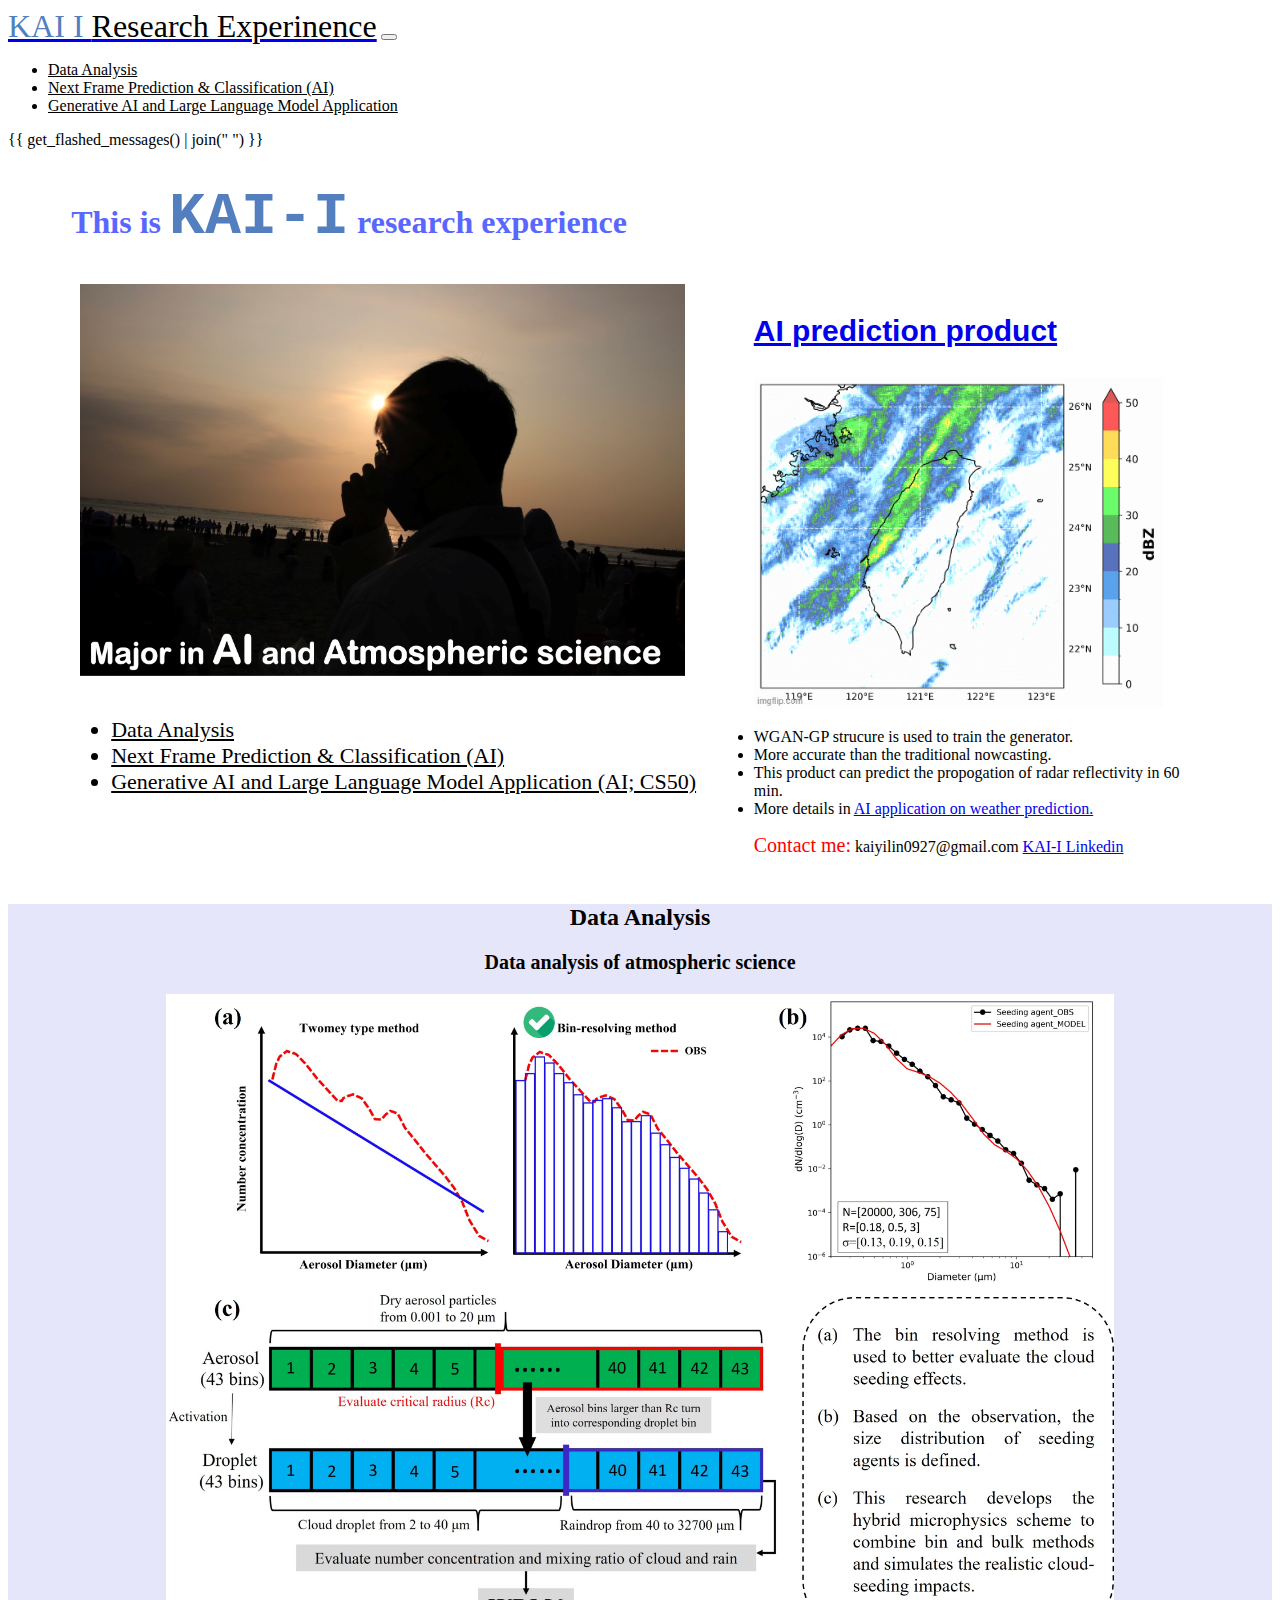
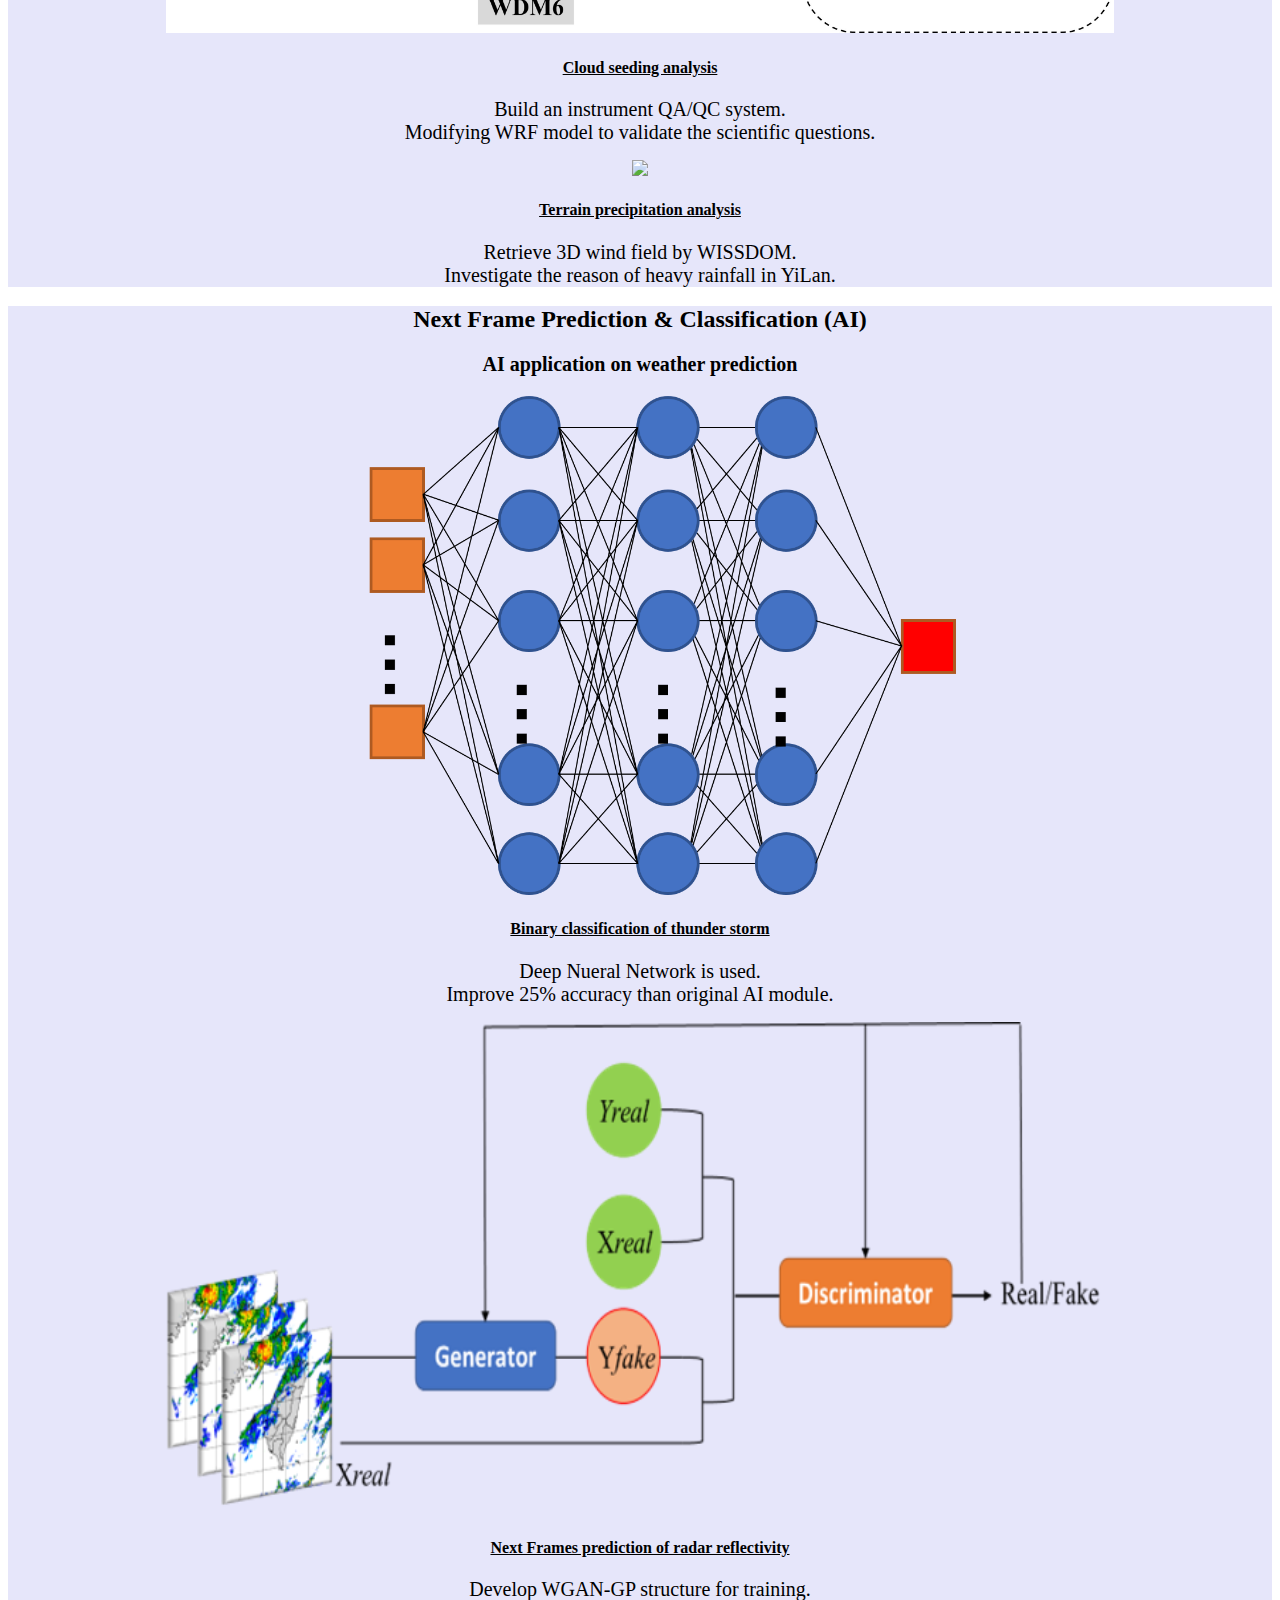
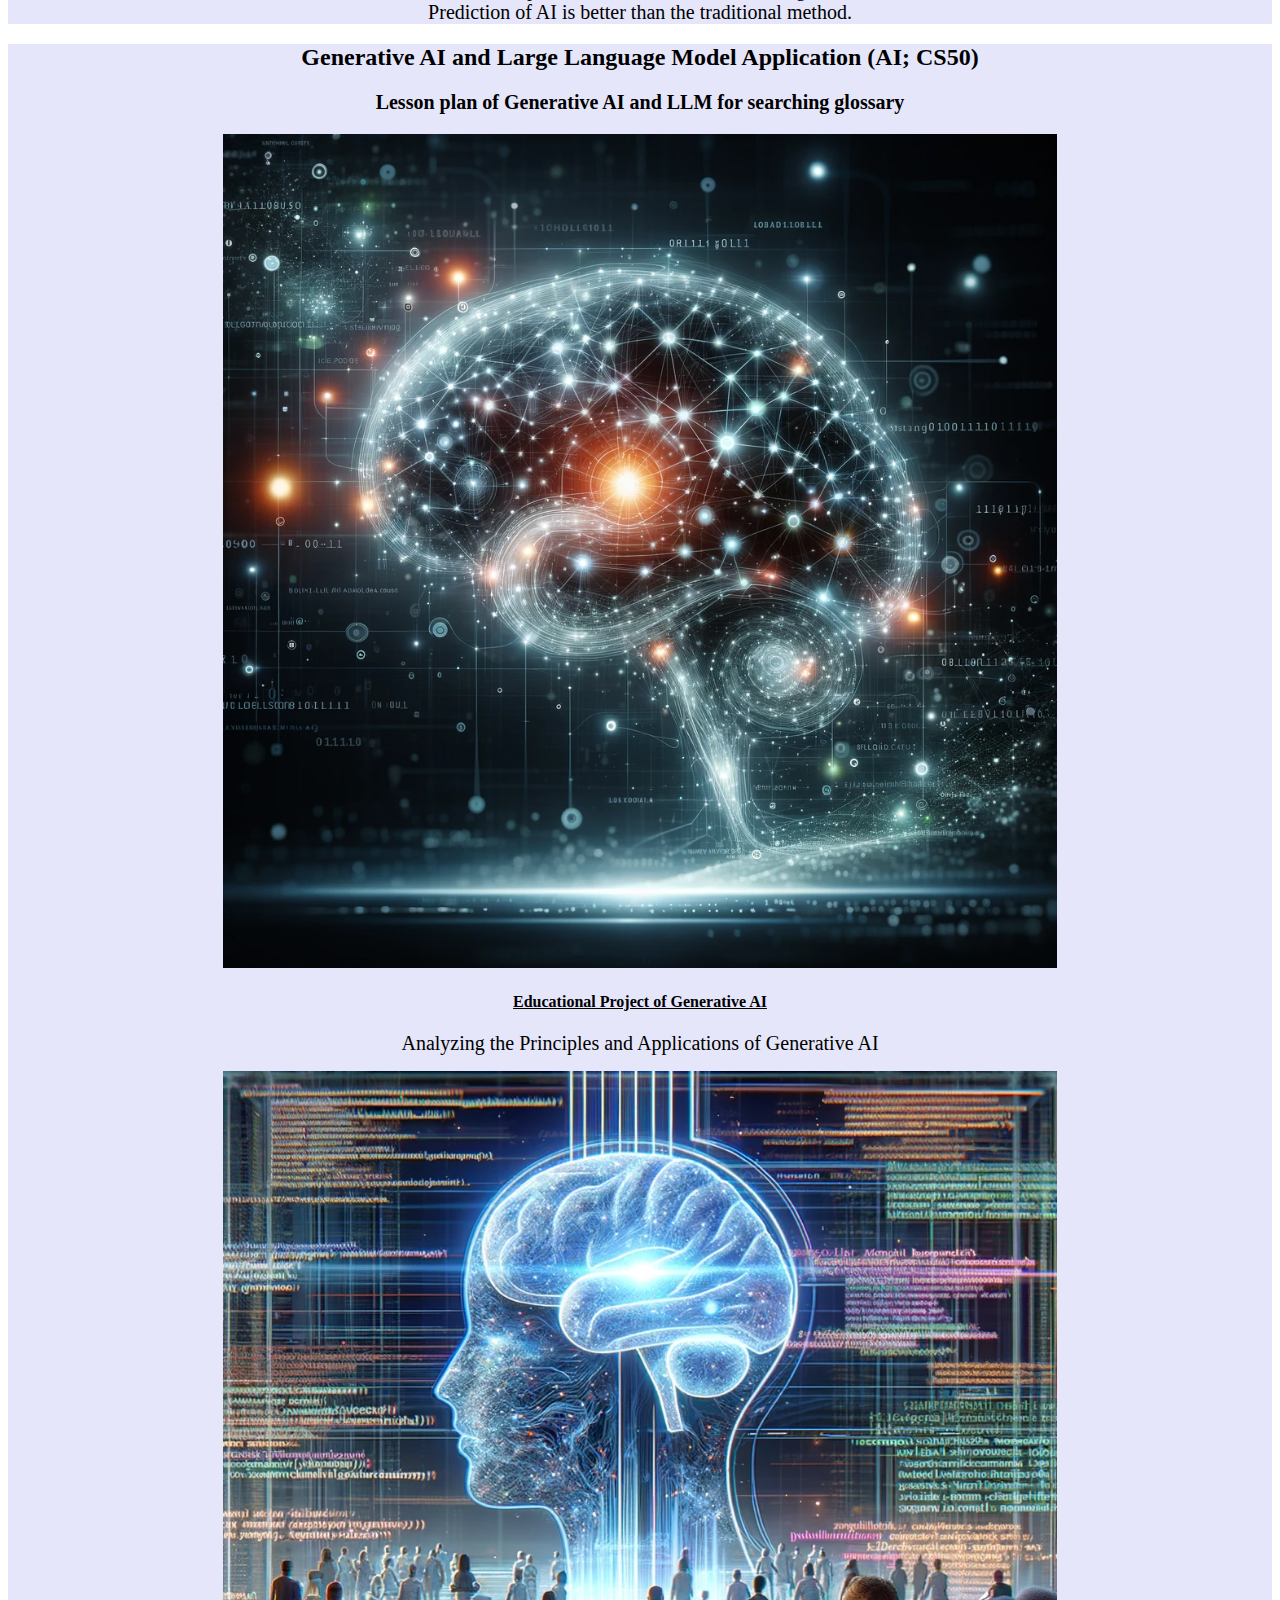
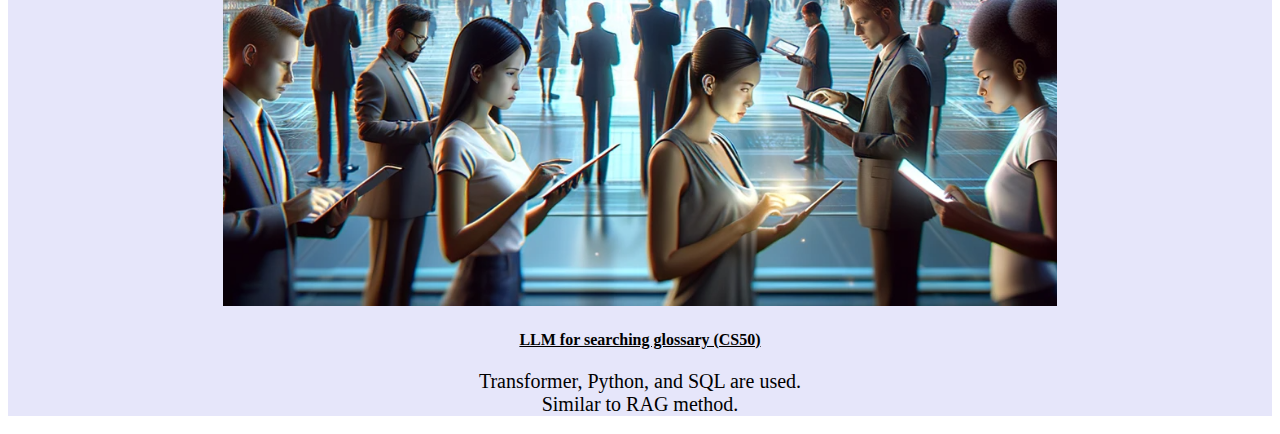
==== index.html @ d411be08 "debug" ====
<!DOCTYPE html>

<html lang="en">

    <head>

        <meta charset="utf-8">
        <meta name="viewport" content="initial-scale=1, width=device-width">

        <!-- http://getbootstrap.com/docs/5.1/ -->
        <link crossorigin="anonymous" href="https://cdn.jsdelivr.net/npm/bootstrap@5.1.3/dist/css/bootstrap.min.css" integrity="sha384-1BmE4kWBq78iYhFldvKuhfTAU6auU8tT94WrHftjDbrCEXSU1oBoqyl2QvZ6jIW3" rel="stylesheet">
        <script crossorigin="anonymous" src="https://cdn.jsdelivr.net/npm/bootstrap@5.1.3/dist/js/bootstrap.bundle.min.js" integrity="sha384-ka7Sk0Gln4gmtz2MlQnikT1wXgYsOg+OMhuP+IlRH9sENBO0LRn5q+8nbTov4+1p"></script>

        <!-- https://favicon.io/emoji-favicons/money-bag/ -->
        <link href="static/ai.png" rel="icon">

        <link href="static/styles.css" rel="stylesheet">

        <link rel="stylesheet" href="https://cdn.jsdelivr.net/npm/bootstrap@4.1.3/dist/css/bootstrap.min.css" integrity="sha384-MCw98/SFnGE8fJT3GXwEOngsV7Zt27NXFoaoApmYm81iuXoPkFOJwJ8ERdknLPMO" crossorigin="anonymous">

        <title>KAI I Research Experience</title>

    </head>

    <body>

        <nav class="bg-light border navbar navbar-expand-md navbar-light fixed-top">
            <div class="container-fluid">
                <a class="navbar-brand" href="index.html"><span class="blue">KAI I  </span><span class="black"> Research Experinence</span></a>
                <button aria-controls="navbar" aria-expanded="false" aria-label="Toggle navigation" class="navbar-toggler" data-bs-target="#navbar" data-bs-toggle="collapse" type="button">
                    <span class="navbar-toggler-icon"></span>
                </button>
                <div class="collapse navbar-collapse" id="navbar">
                    <ul class="navbar-nav me-auto mt-2">
                        <li class="nav-item"><a class="nav-link" href="#part1">Data Analysis</a></li>
                        <li class="nav-item"><a class="nav-link" href="#part2">Next Frame Prediction & Classification (AI)</a></li>
                        <li class="nav-item"><a class="nav-link" href="#part3">Generative AI and Large Language Model Application</a></li>
                    </ul>
                </div>
            </div>
        </nav>

        <header>
            <div class="alert alert-primary mb-0 text-center" role="alert">
                {{ get_flashed_messages() | join(" ") }}
            </div>
        </header>

        <main>
            <div class="KAI">
                <!-- <h1>This is</h1> -->
                <h1>This is <span id="name">KAI-I</span> research experience</h1>
                <div class="Research_Content">
                    <img src="static/web_background.png" alt="image" width=90%>
                    <ul>
                        <li class="topic">
                            <a class="nav-link" href="#part1">
                                Data Analysis
                            </a>
                        </li>
                        <li class="topic">
                            <a class="nav-link" href="#part2">
                               Next Frame Prediction & Classification (AI)
                            </a>
                        </li>
                        <li class="topic">
                            <a class="nav-link" href="#part3">
                                Generative AI and Large Language Model Application (AI; CS50)
                            </a>
                        </li>
                    </ul>
                </div>
        
                <div class="product">
                    <h3 class="about_product"><a href="#part2">AI prediction product</a></h3>
                    <img src="static/AI_pred.gif" alt="image" width=90%>
                    <p></p>
                    <li calss="product_text"> WGAN-GP strucure is used to train the generator.</li>
                    <li calss="product_text"> More accurate than the traditional nowcasting.</li>
                    <li calss="product_text"> This product can predict the propogation of radar reflectivity in 60 min.</li>
                    <li calss="product_text"> More details in <a href="AI_Application">AI application on weather prediction.</a></li>
                    <p><span id="contact">Contact me:</span> kaiyilin0927@gmail.com <a href="https://www.linkedin.com/in/%E5%87%B1%E7%BF%8A-%E6%9E%97-3b503028b/">KAI-I Linkedin</a></p>
                </div>
            </div>

            <section class="page" id="part1">
                <p></p>
                <h2 class="section-heading text-uppercase">Data Analysis</h2>
                <h3 class="section-subheading text-muted" style="font-style: normal;">Data analysis of atmospheric science</h3>
                <p></p>
                <p></p>
                     <div class="row justify-content-md-center" >
                        <div class="col-lg-4">
                            <!-- Portfolio item 1-->
                            <div class="portfolio-item">
                                <img src="static/cloud_seeding.png" style="width: 75%;">
                                <h4 class="my-1">
                                    <a class="nav-link" href="CloudSeeding">
                                        Cloud seeding analysis
                                    </a>
                                </h4>
                                <li class="text-muted">Build an instrument QA/QC system.</li>
                                <li class="text-muted">Modifying WRF model to validate the scientific questions.</li>
                                <p></p>
                            </div>
                        </div>
                        <div class="col-lg-4">
                            <!-- Portfolio item 1-->
                            <div class="portfolio-item">
                                <img src="static/Yilan.png" style="width: 70%;">
                                <h4 class="my-2">
                                    <a class="nav-link" href="TerrainPrecipitation">
                                        Terrain precipitation analysis
                                    </a>
                                </h4>
                                <li class="text-muted">Retrieve 3D wind field by WISSDOM.</li>
                                <li class="text-muted">Investigate the reason of heavy rainfall in YiLan.</li> 
                                <p></p>                          
                            </div>
                        </div>
                     </div>
            </section>

            <section class="page" id="part2">
                <p></p>
                <h2 class="section-heading text-uppercase">Next Frame Prediction & Classification (AI)</h2>
                <h3 class="section-subheading text-muted" style="font-style: normal;">AI application on weather prediction</h3>
                <p></p>
                <p></p>
                     <div class="row justify-content-md-center" >
                        <div class="col-lg-4">
                            <!-- Portfolio item 1-->
                            <div class="portfolio-item">
                                <img src="static/DNN.png" style="width: 50%;">
                                <h4 class="my-1">
                                    <a class="nav-link" href="AI_Application">
                                        Binary classification of thunder storm
                                    </a>
                                </h4>
                                <li class="text-muted">Deep Nueral Network is used.</li>
                                <li class="text-muted">Improve 25% accuracy than original AI module.</li>
                                <p></p>
                            </div>
                        </div>
                        <div class="col-lg-4">
                            <!-- Portfolio item 1-->
                            <div class="portfolio-item">
                                <img src="static/GAN.png" style="width: 75%;">
                                <h4 class="my-2">
                                    <a class="nav-link" href="AI_Application">
                                        Next Frames prediction of radar reflectivity
                                    </a>
                                </h4>
                                <li class="text-muted">Develop WGAN-GP structure for training.</li>
                                <li class="text-muted">Prediction of AI is better than the traditional method.</li>  
                                <p></p>                         
                            </div>
                        </div>
                    </div>
            </section>

            <section class="page" id="part3">
                <p></p>
                <h2 class="section-heading text-uppercase">Generative AI and Large Language Model Application (AI; CS50)</h2>
                <h3 class="section-subheading text-muted" style="font-style: normal;">Lesson plan of Generative AI and LLM for searching glossary </h3>
                <p></p>
                <p></p>
                     <div class="row justify-content-md-center" >
                        <div class="col-lg-4">
                            <!-- Portfolio item 1-->
                            <div class="portfolio-item">
                                <img src="static/generate_ChatGPT1.png" style="width: 66%;">
                                <h4 class="my-1">
                                    <a class="nav-link" href="https://github.com/AI-FREE-Team/Generative-AI-Industrial-Case-Study/tree/main">
                                        Educational Project of Generative AI
                                    </a>
                                </h4>
                                <li class="text-muted">Analyzing the Principles and Applications of Generative AI</li>
                                <p></p>
                            </div>
                        </div>
                        <div class="col-lg-4">
                            <!-- Portfolio item 1-->
                            <div class="portfolio-item">
                                <img src="static/generate_ChatGPT2.png" style="width: 66%;">
                                <h4 class="my-2">
                                    <a class="nav-link" href="https://github.com/Kai0927/KAI-I-CS50-Final-Project">
                                        LLM for searching glossary (CS50)
                                    </a>
                                </h4>
                                <li class="text-muted">Transformer, Python, and SQL are used.</li>
                                <li class="text-muted">Similar to RAG method.</li>  
                                <p></p>                         
                            </div>
                        </div>
                    </div>
            </section>

        <script src="static/script.js"></script>
        </main>
    </body>
</html>
---- static/styles.css ----
/* Size for brand */
.page {
    text-align: center;
    background-color: #E6E6FA;
}

.text-muted {
    font-size: 20px;
}

row text-center {
    text-align: center;  
}

.Paragraph{
    width: 90%;
    margin: 3% auto;
}

.KAI {
    width: 90%;
    margin: 1% auto;
    overflow: hidden;
}

.Research_Content{
    float: left;
    width: 60%;
    margin: 1% auto;
}

.product{
    float: right;
    width: 40%;
    margin: 1% auto;
}

.paragraph {
    width: 80%;
    margin: 1% auto;
    overflow: hidden;
}

nav .navbar-brand
{
    font-size: xx-large;
}

/* Colors for brand */
nav .navbar-brand .blue
{
    color: #537fbe;
}

nav .navbar-brand .black
{
    color: black;
}

#name {
    font-family: monospace;
    font-size: 60px;
    text-emphasis: underline;
    color: #537fbe;
}

.about {
    font-family: Helvetica, sans-serif;
    font-size: 30px;
    text-shadow: 2px 2px;
}

.about_product {
    font-family: Helvetica, sans-serif;
    font-size: 30px;

}

h1 {
    color: #5967ff;
}

td {
    font-size: 20px;
    color: #808080;
}

#topic {
    font-size: 22px;
    color: #5967ff;
}

#contact {
    font-size: 20px;
    color: red;
}

#tool {
    font-size: 22px;
    color: #5967ff;
}

.topic {
    font-size: 22px;
}

.nav-link {
    color: black;
}

#figure {
    font-size: 22px;
    color: #5967ff;
}
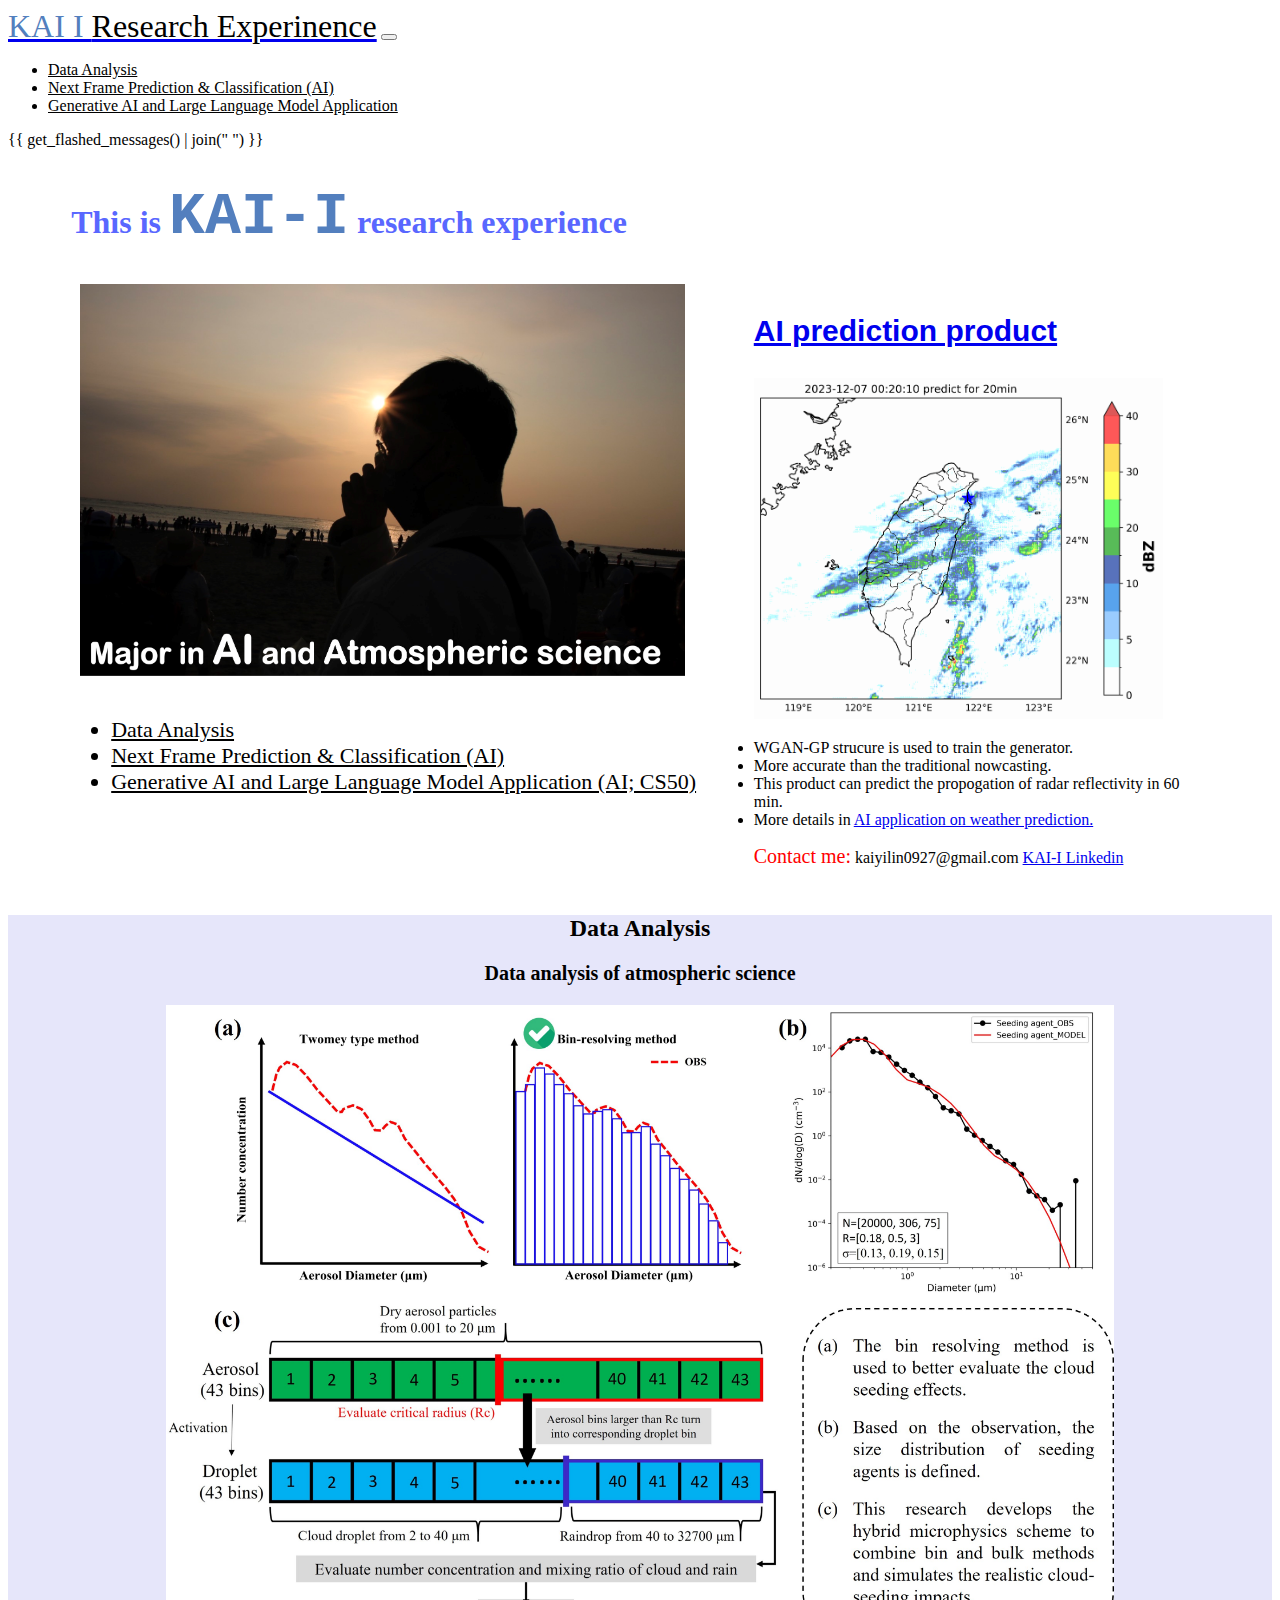
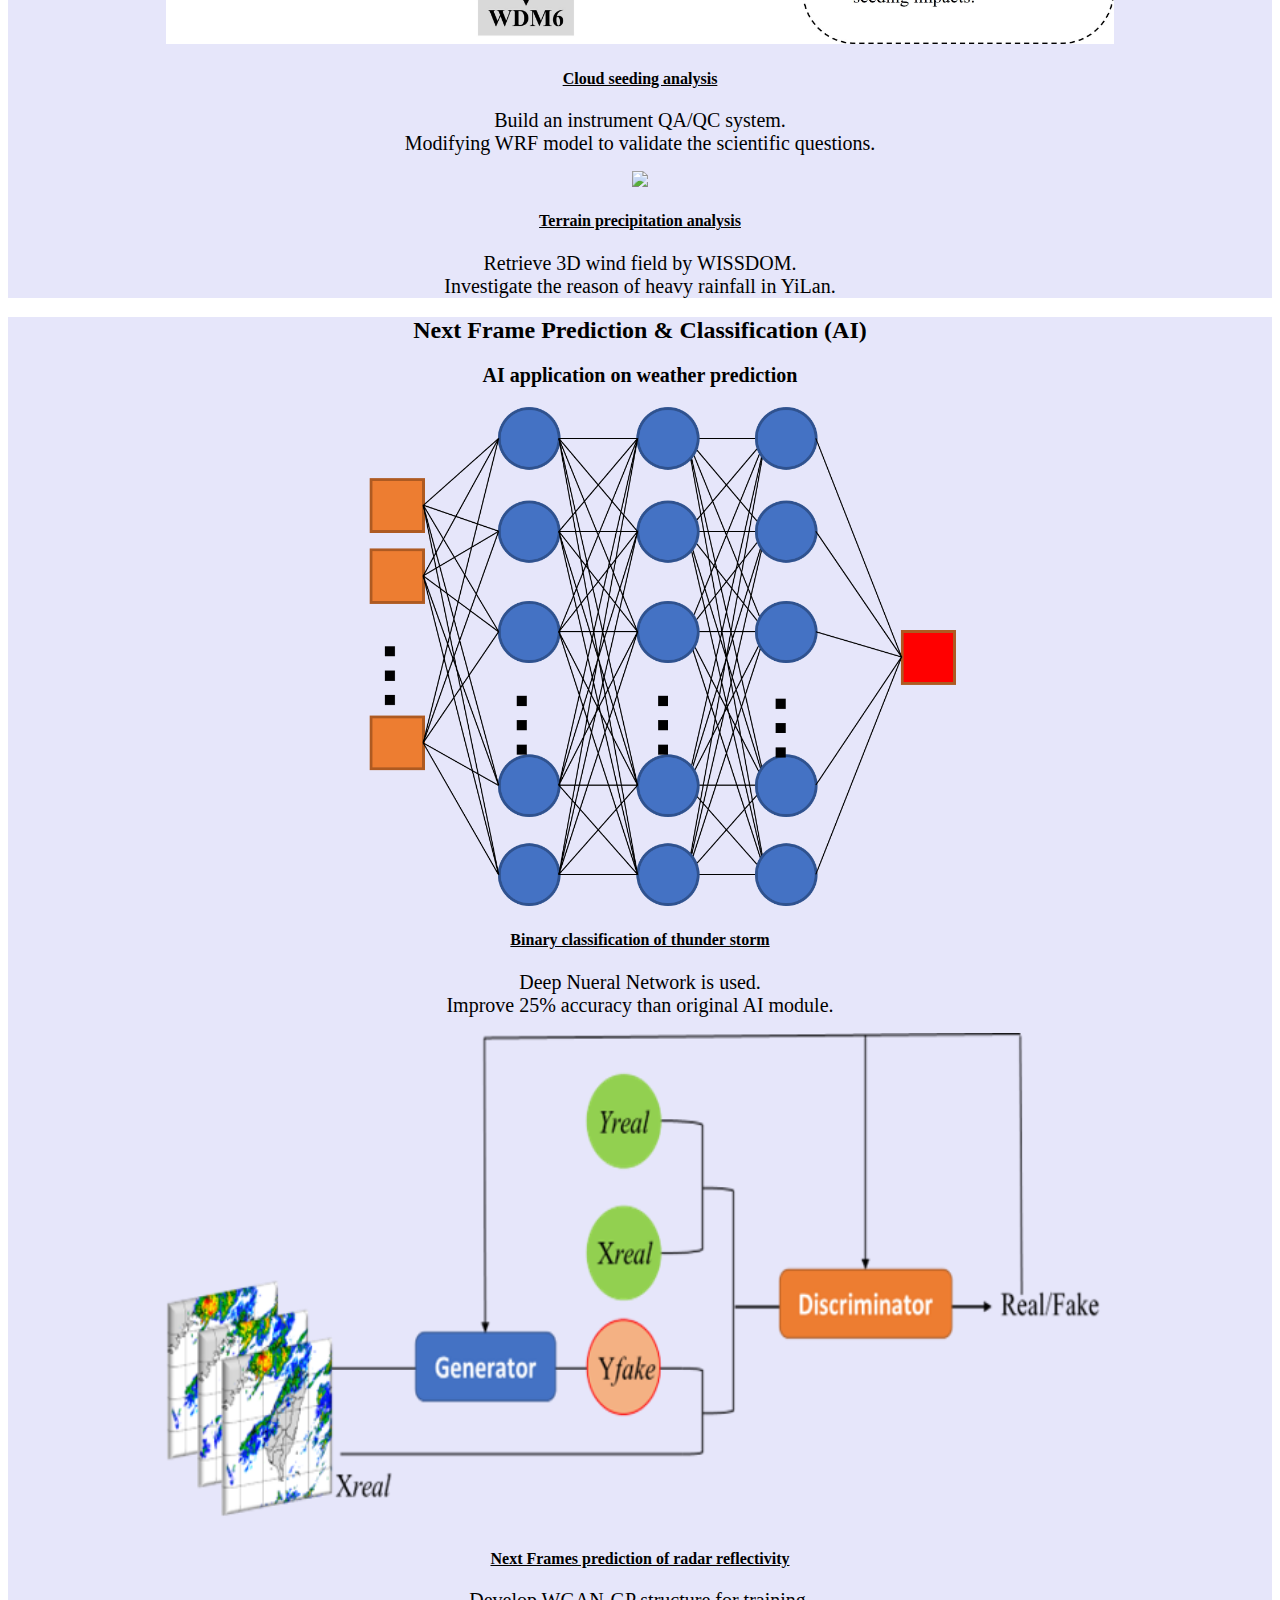
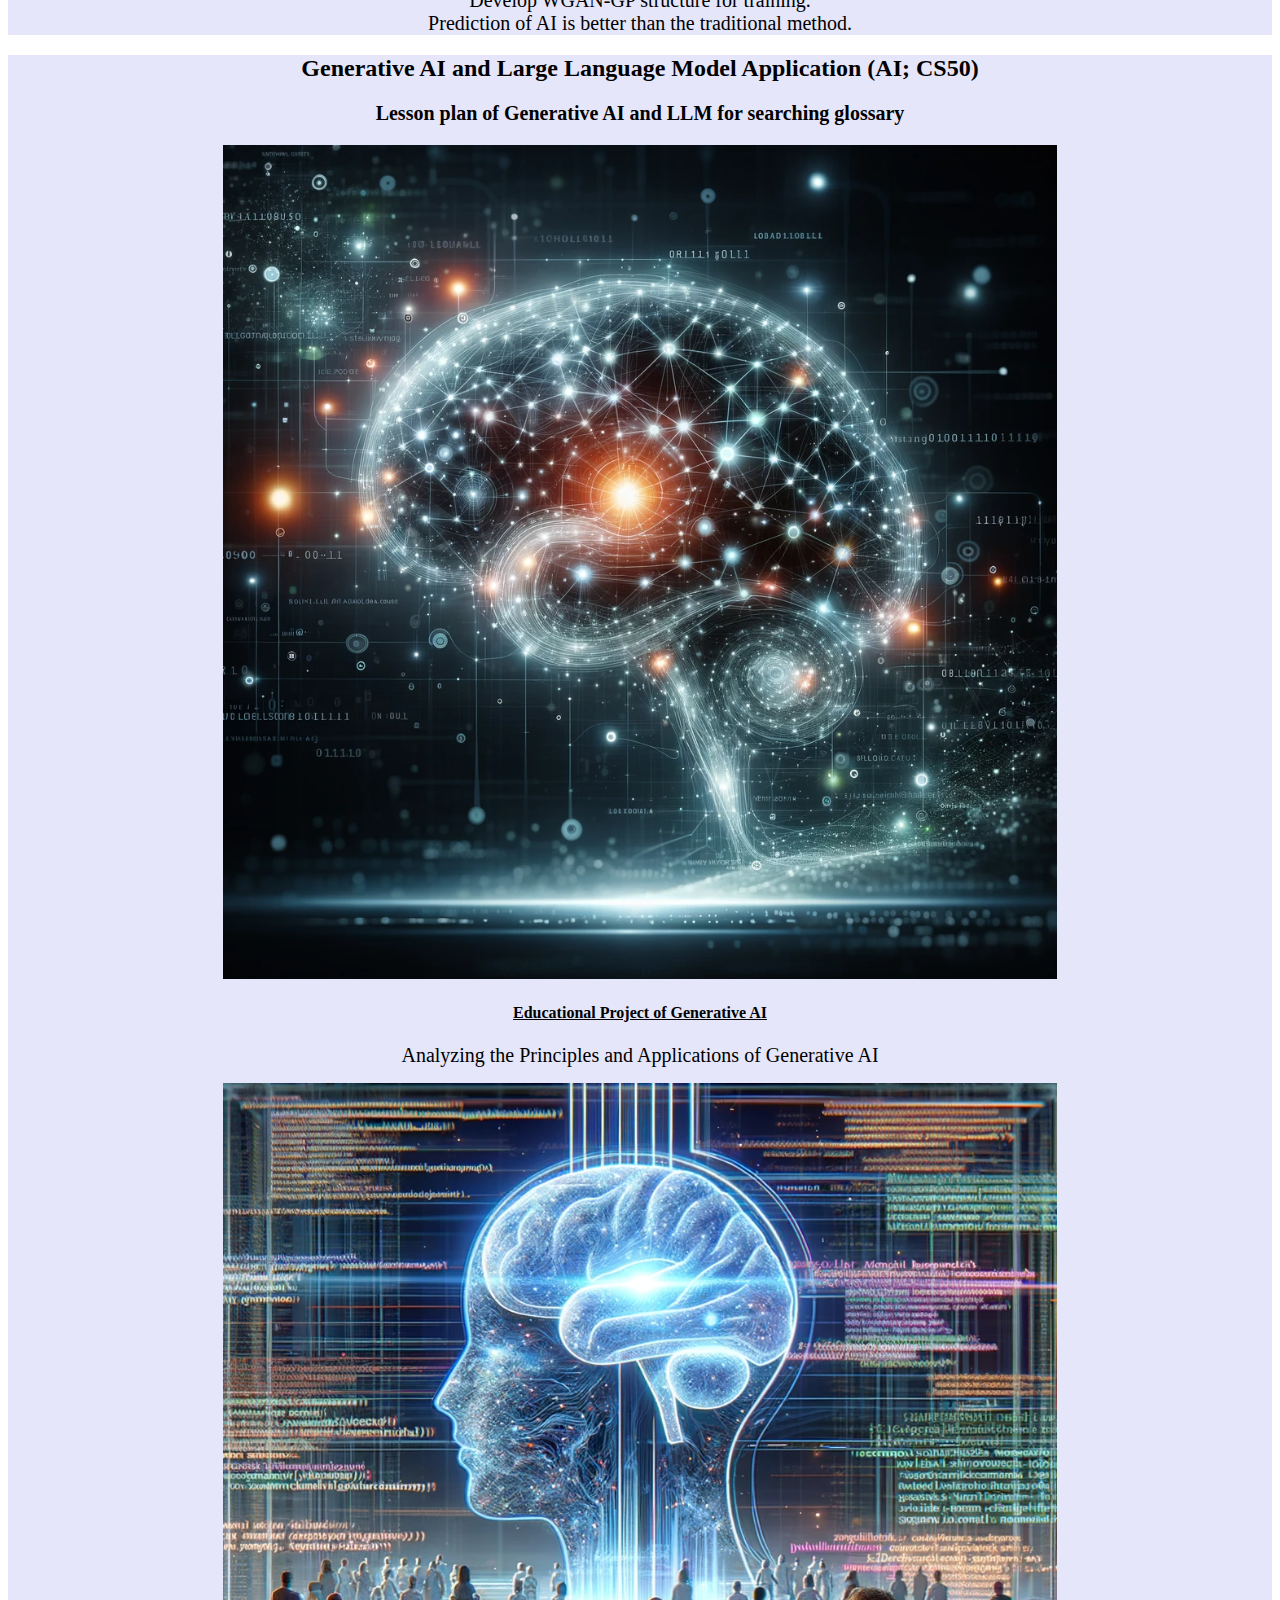
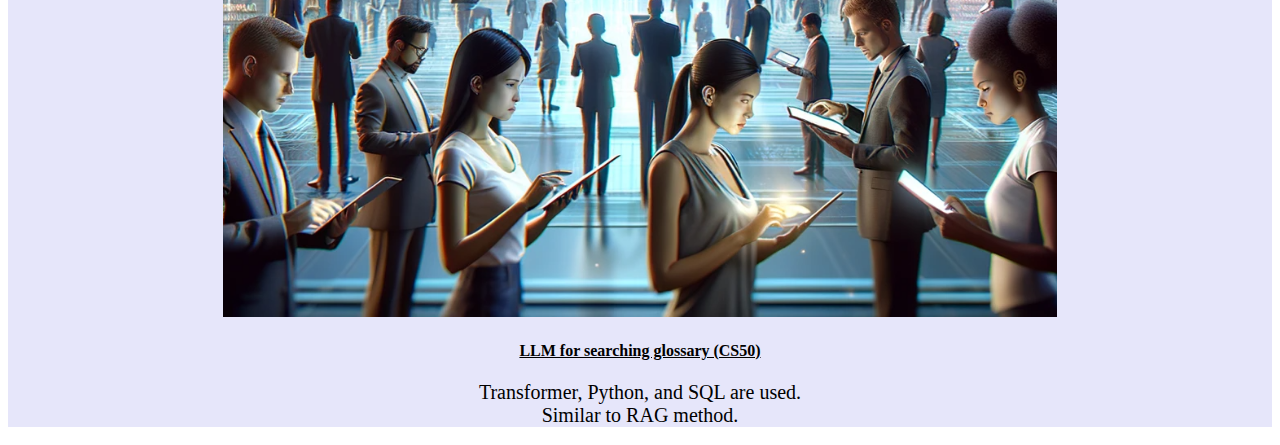
==== commit 25ef254b: "Update gif" ====
--- a/index.html
+++ b/index.html
@@ -73,7 +73,7 @@
         
                 <div class="product">
                     <h3 class="about_product"><a href="#part2">AI prediction product</a></h3>
-                    <img src="static/AI_pred.gif" alt="image" width=90%>
+                    <img src="static/Prediction.gif" alt="image" width=90%>
                     <p></p>
                     <li calss="product_text"> WGAN-GP strucure is used to train the generator.</li>
                     <li calss="product_text"> More accurate than the traditional nowcasting.</li>
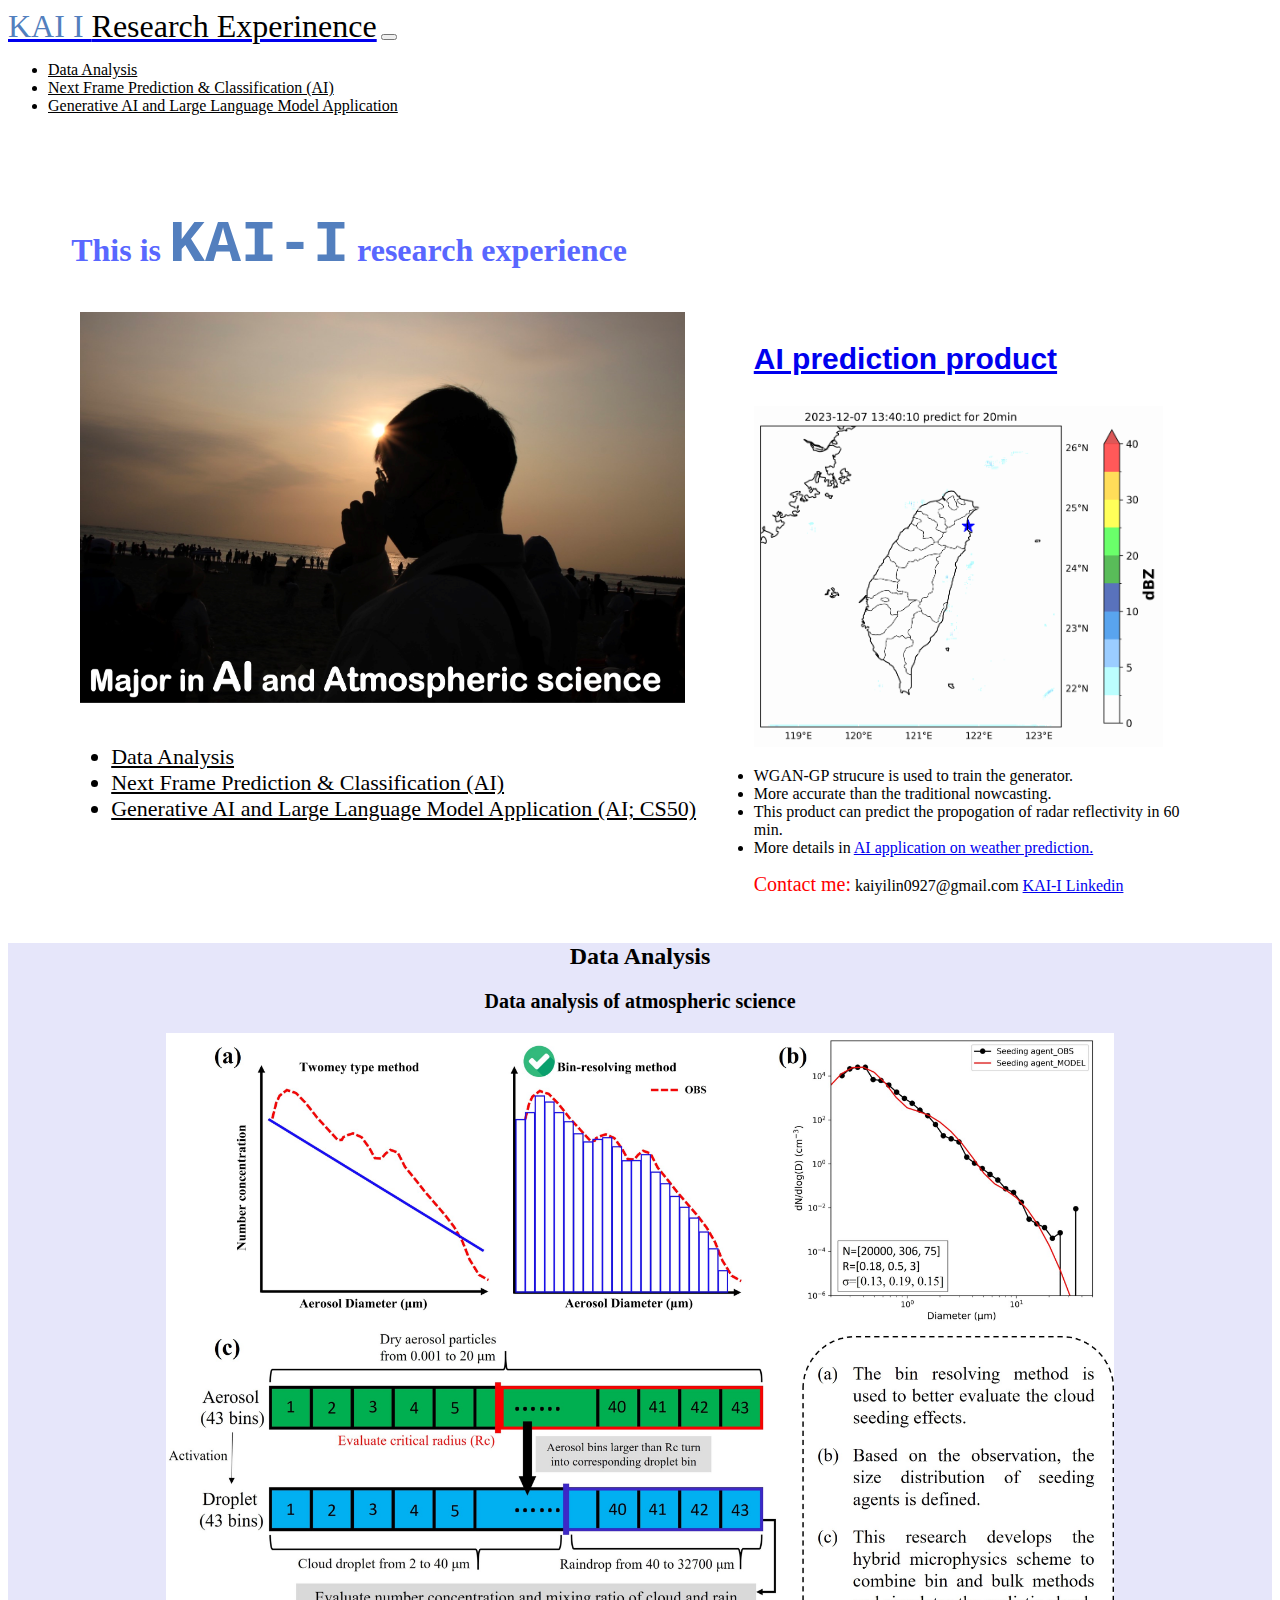
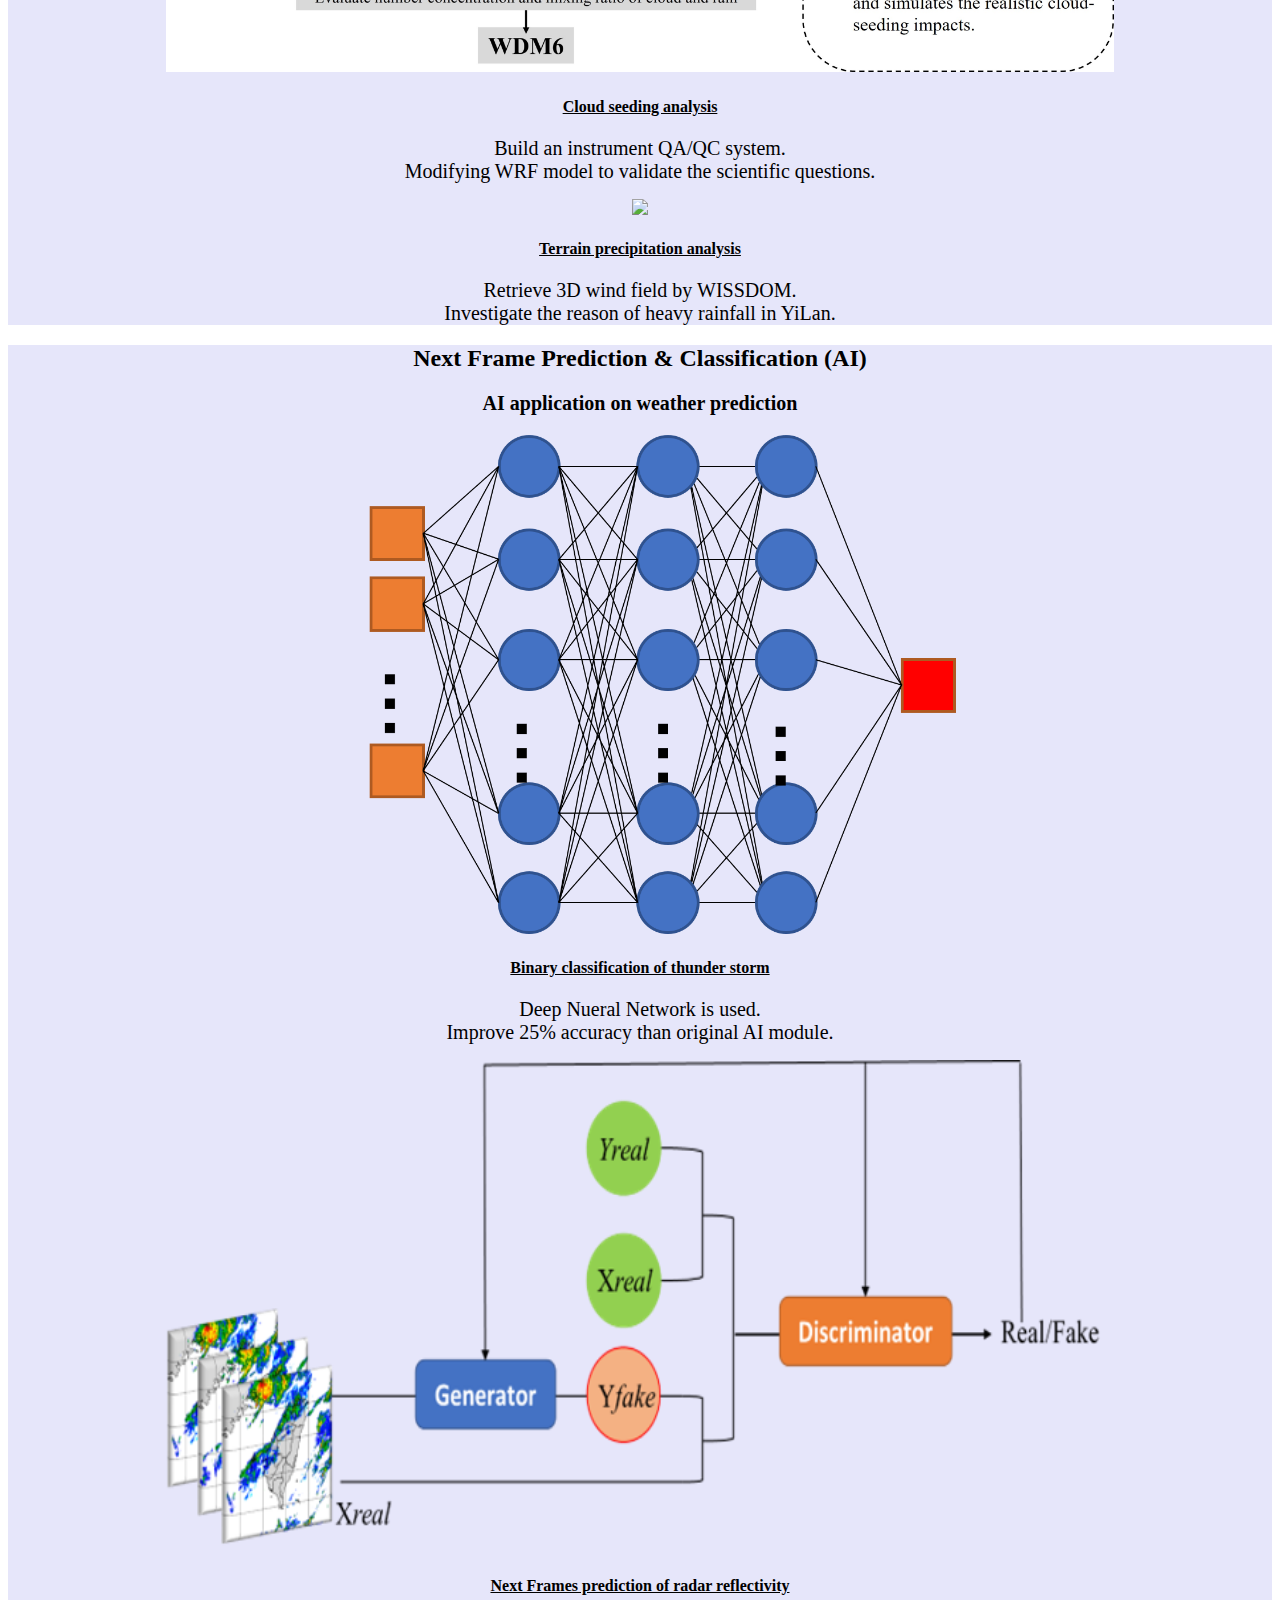
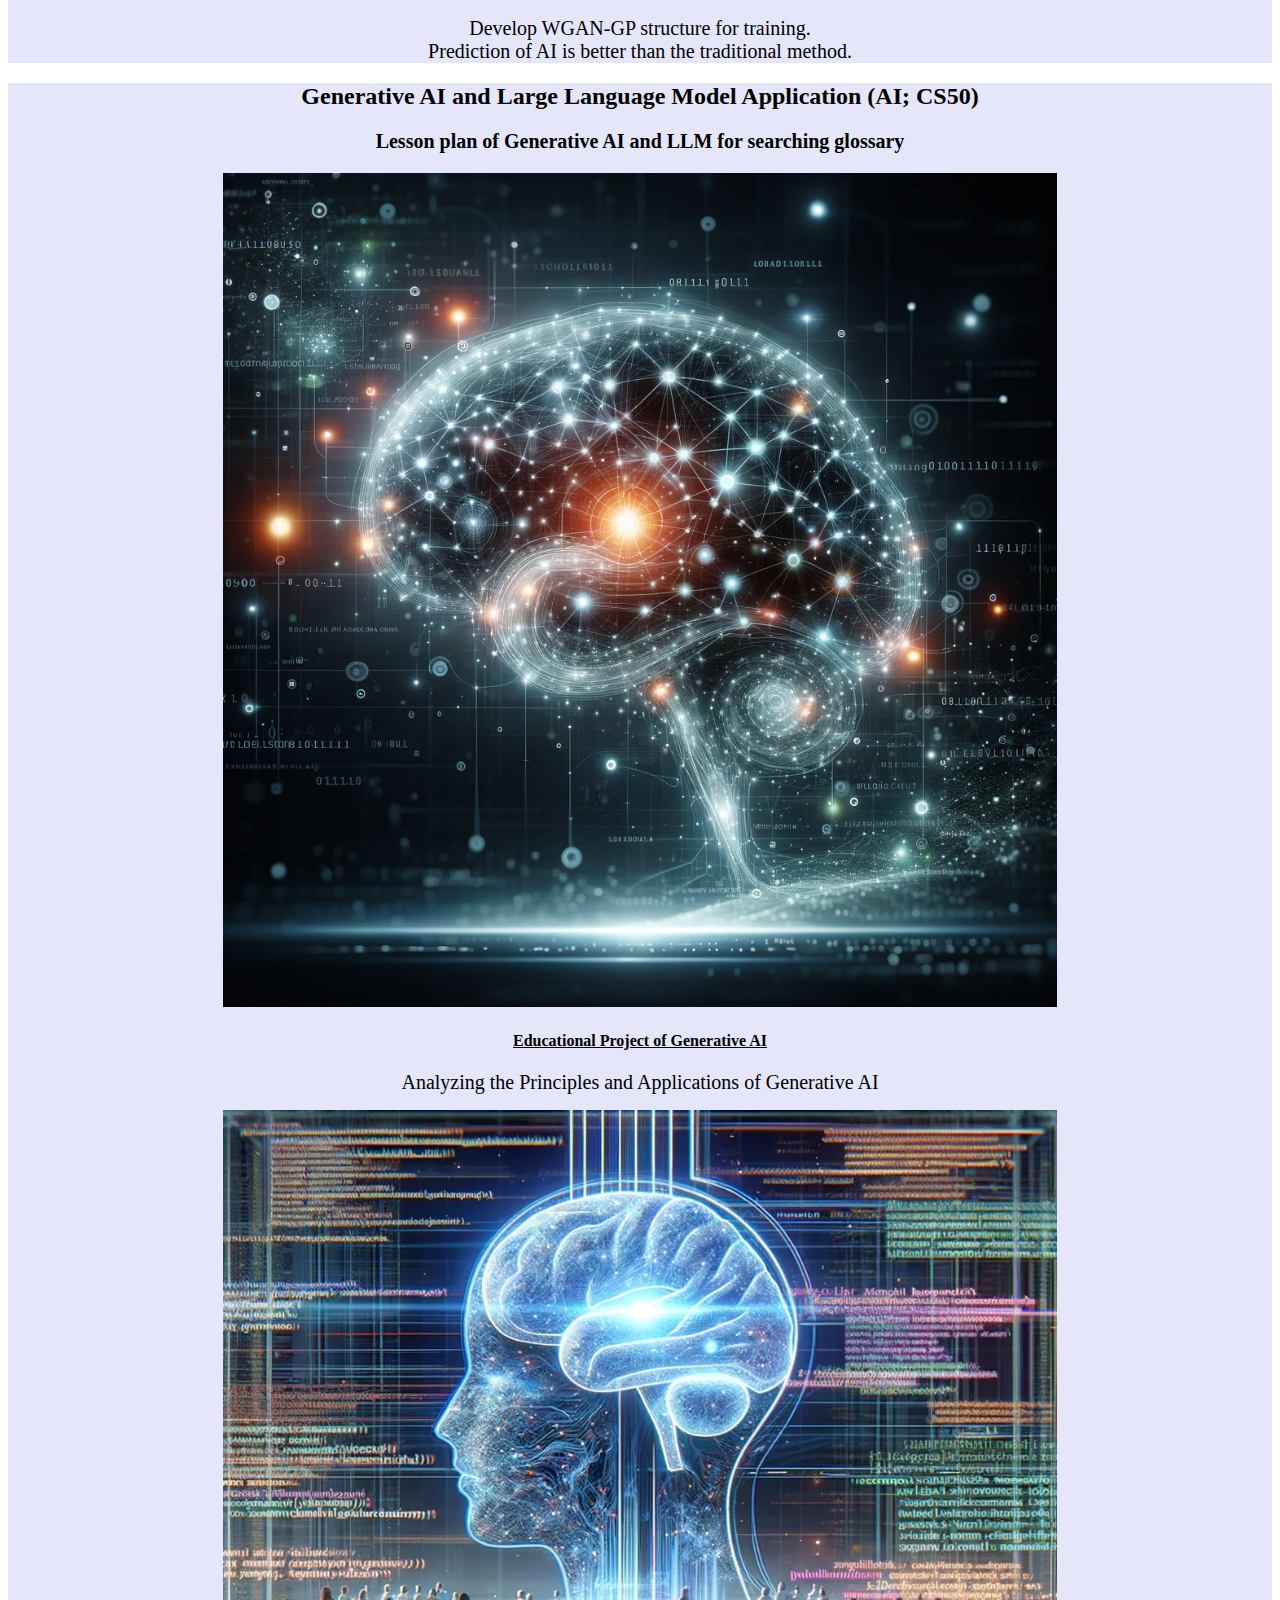
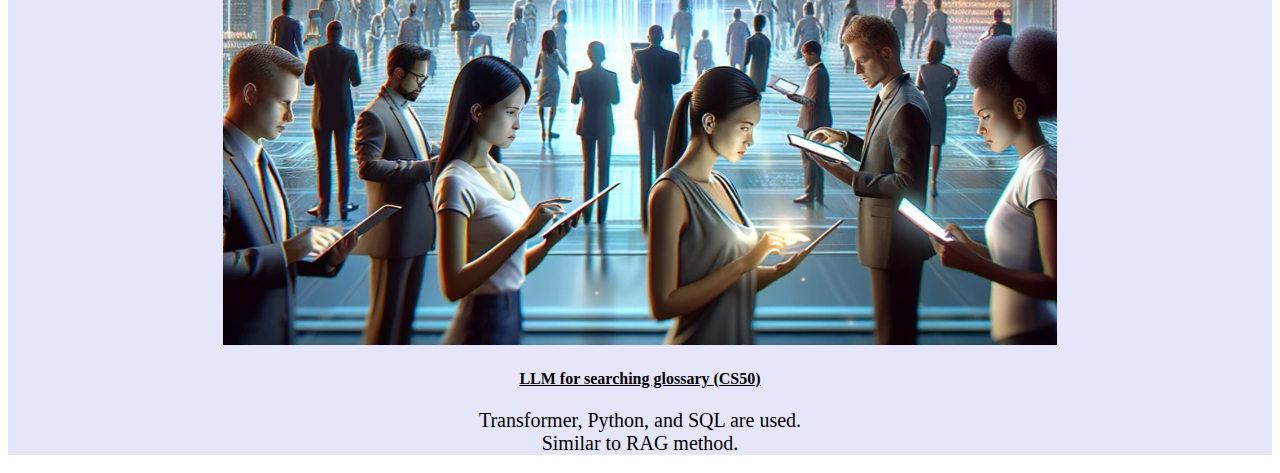
==== commit 52bdcf0b: "Update AI.gif Thu Dec  7 13:43:03 CST 2023" ====
--- a/index.html
+++ b/index.html
@@ -40,15 +40,9 @@
             </div>
         </nav>
 
-        <header>
-            <div class="alert alert-primary mb-0 text-center" role="alert">
-                {{ get_flashed_messages() | join(" ") }}
-            </div>
-        </header>
-
         <main>
             <div class="KAI">
-                <!-- <h1>This is</h1> -->
+                <h1>&emsp;</h1>
                 <h1>This is <span id="name">KAI-I</span> research experience</h1>
                 <div class="Research_Content">
                     <img src="static/web_background.png" alt="image" width=90%>
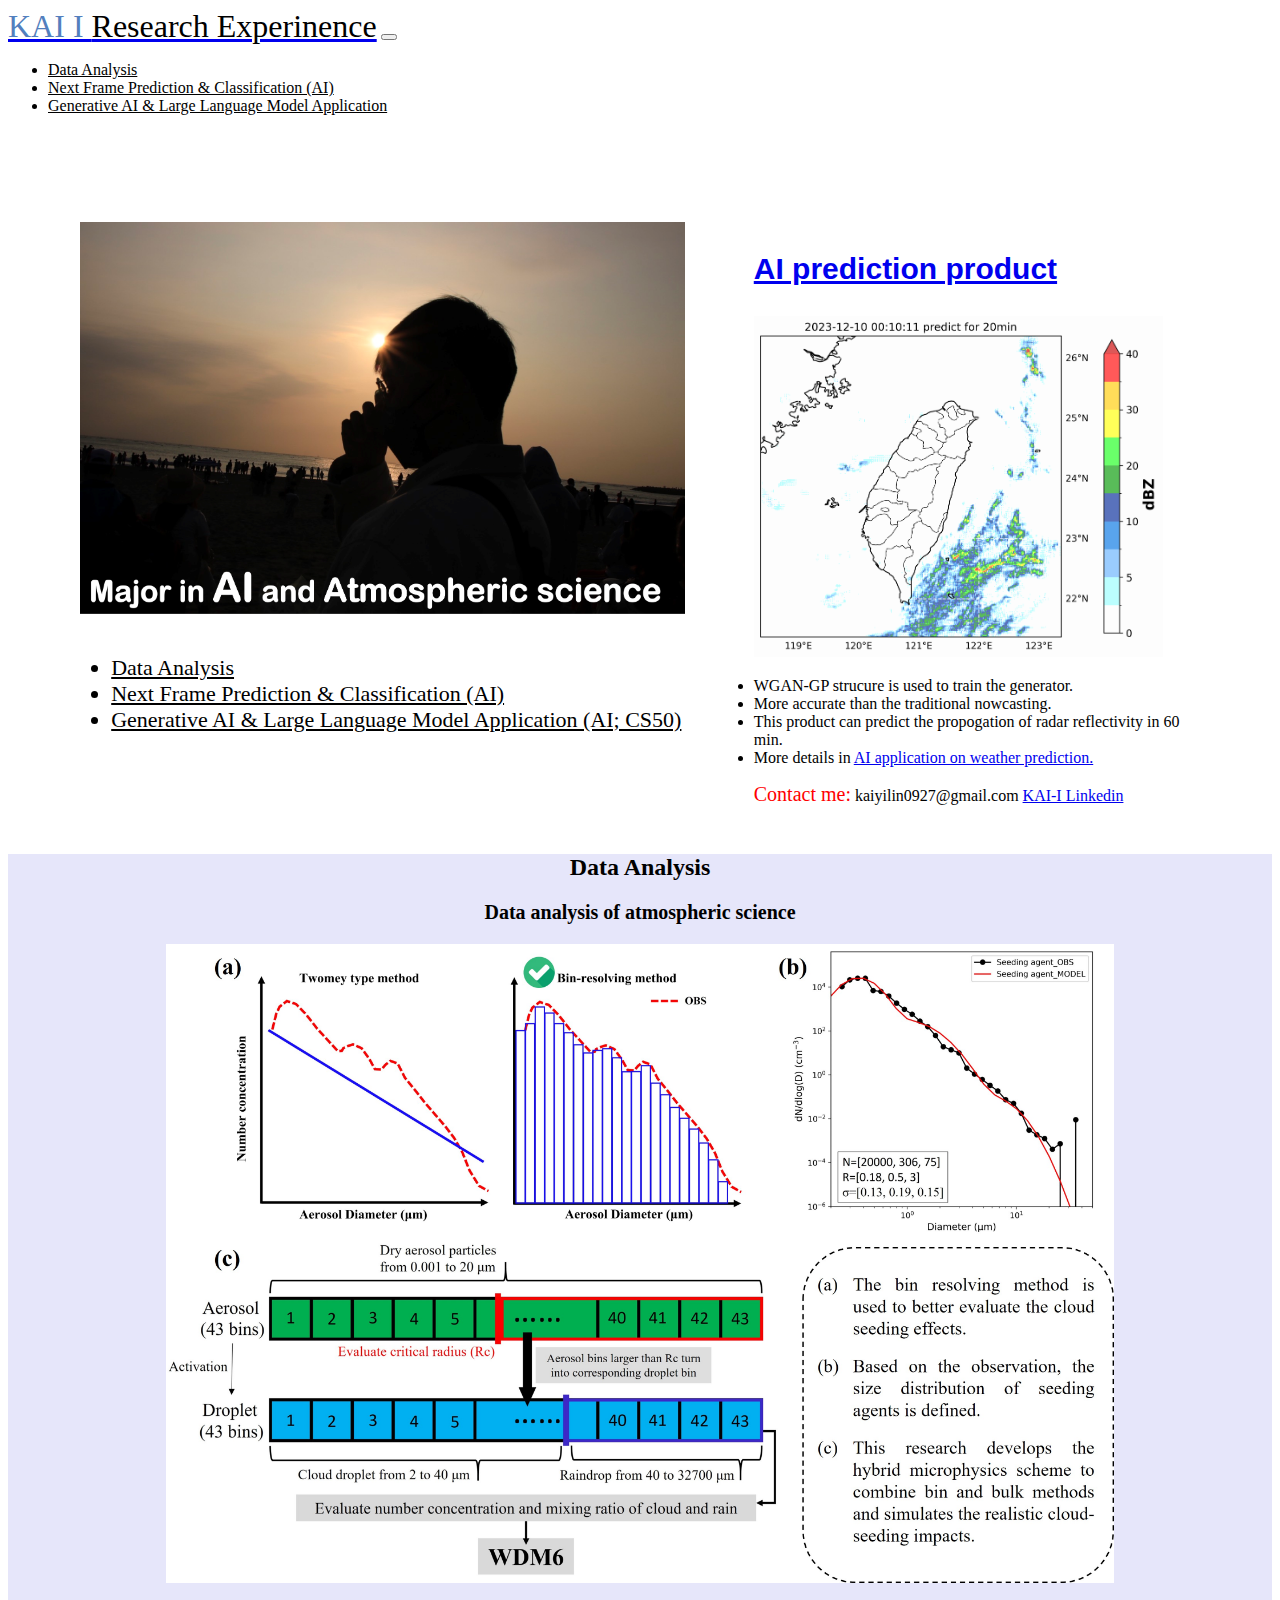
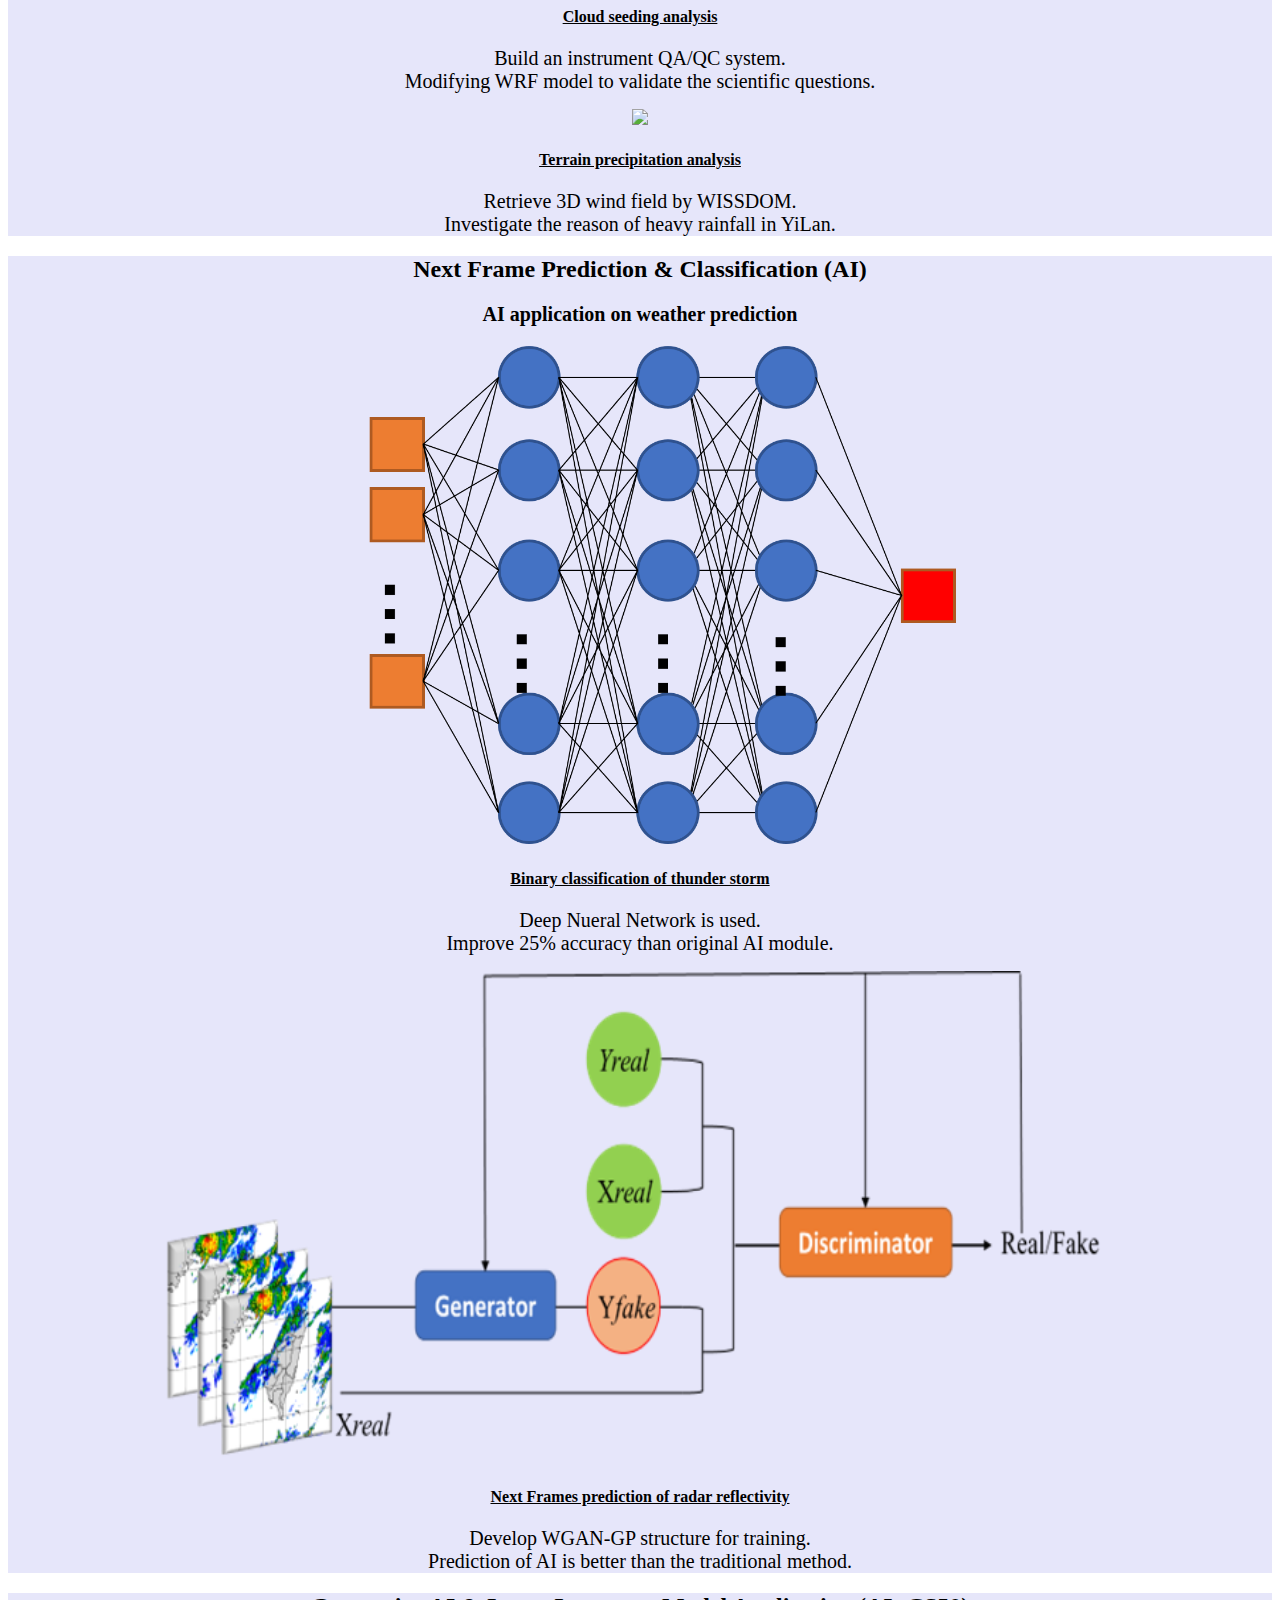
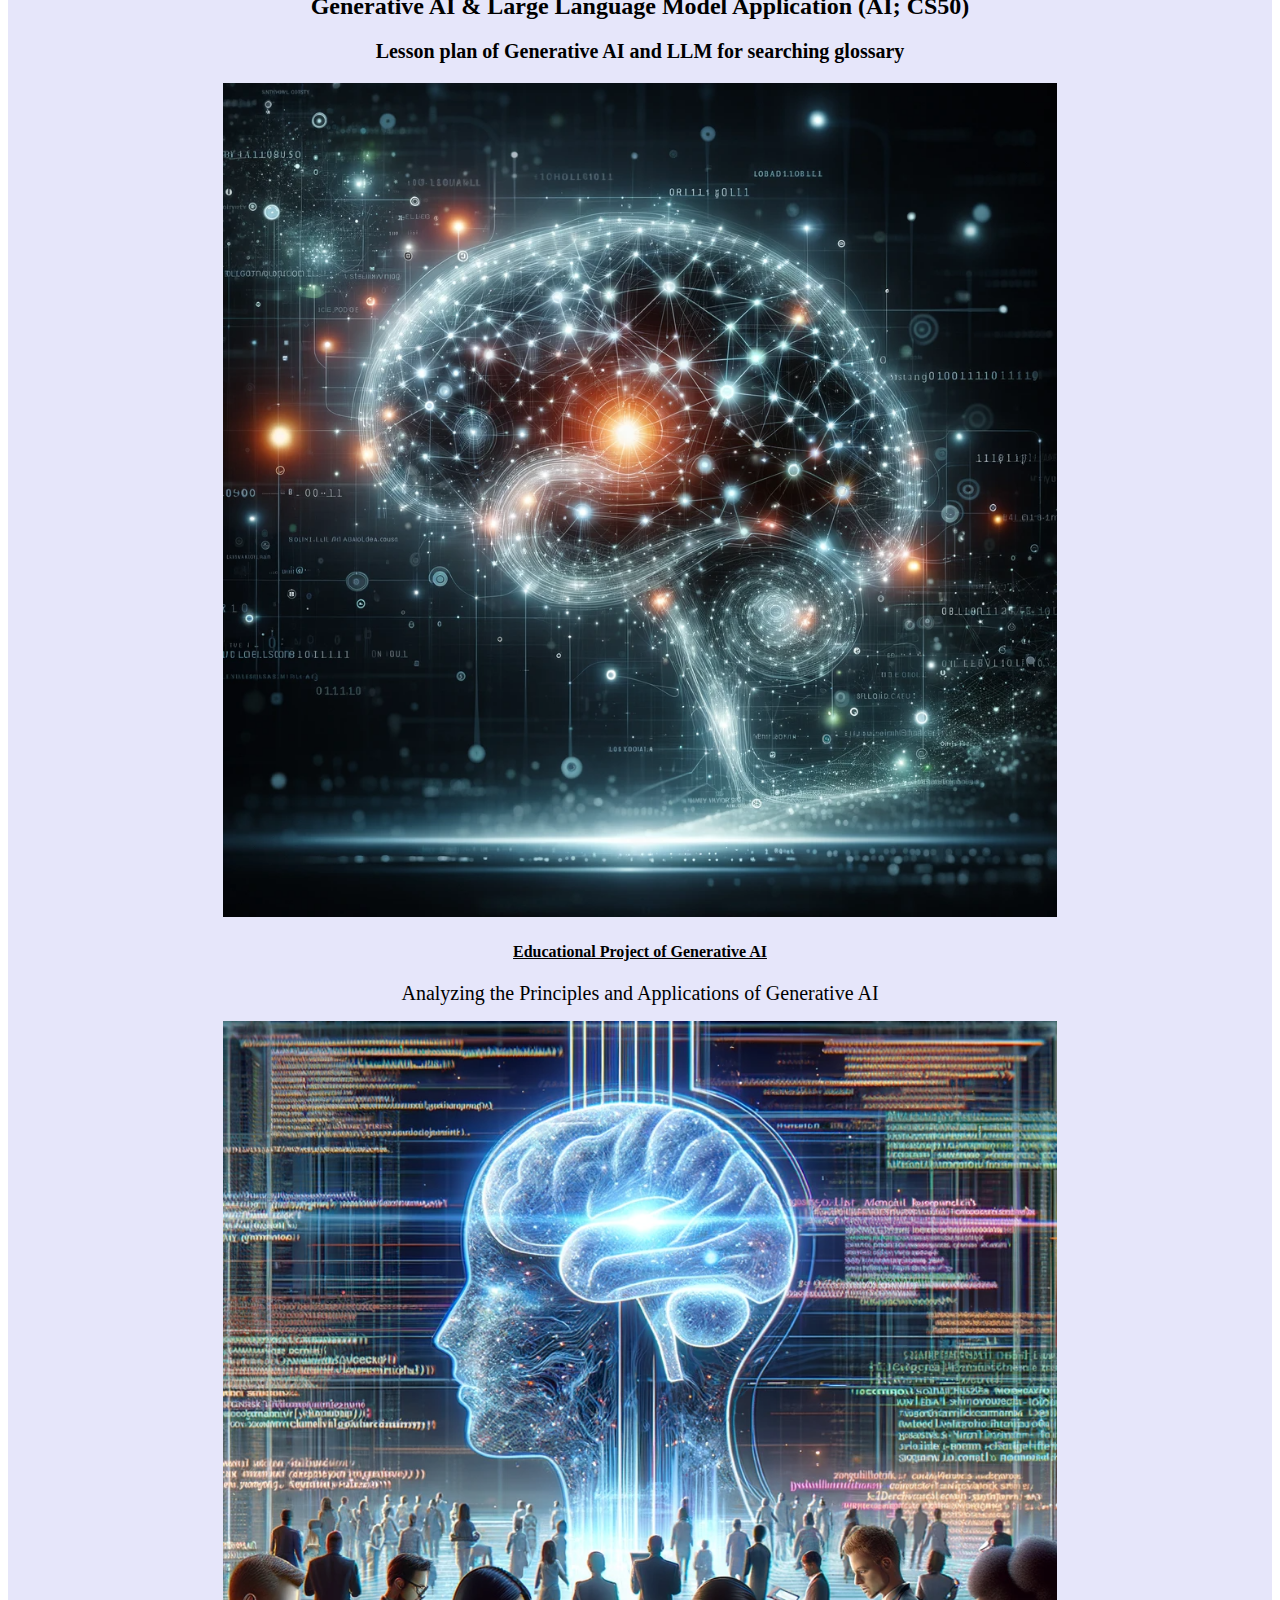
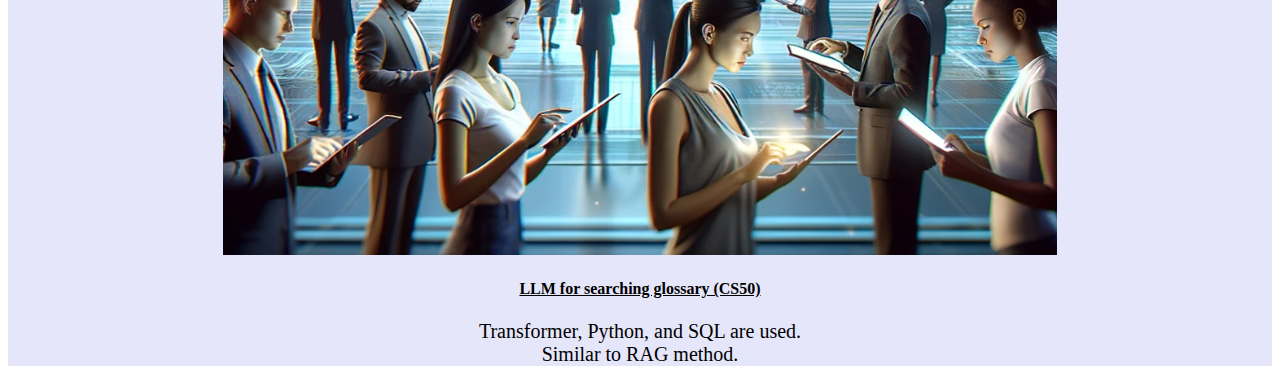
==== commit 75a89d03: "Update AI.gif Sun Dec 10 00:17:35 CST 2023" ====
--- a/index.html
+++ b/index.html
@@ -34,7 +34,7 @@
                     <ul class="navbar-nav me-auto mt-2">
                         <li class="nav-item"><a class="nav-link" href="#part1">Data Analysis</a></li>
                         <li class="nav-item"><a class="nav-link" href="#part2">Next Frame Prediction & Classification (AI)</a></li>
-                        <li class="nav-item"><a class="nav-link" href="#part3">Generative AI and Large Language Model Application</a></li>
+                        <li class="nav-item"><a class="nav-link" href="#part3">Generative AI & Large Language Model Application</a></li>
                     </ul>
                 </div>
             </div>
@@ -43,7 +43,7 @@
         <main>
             <div class="KAI">
                 <h1>&emsp;</h1>
-                <h1>This is <span id="name">KAI-I</span> research experience</h1>
+                <!--<h1>This is <span id="name">KAI-I</span> research experience</h1>-->
                 <div class="Research_Content">
                     <img src="static/web_background.png" alt="image" width=90%>
                     <ul>
@@ -59,7 +59,7 @@
                         </li>
                         <li class="topic">
                             <a class="nav-link" href="#part3">
-                                Generative AI and Large Language Model Application (AI; CS50)
+                                Generative AI & Large Language Model Application (AI; CS50)
                             </a>
                         </li>
                     </ul>
@@ -155,7 +155,7 @@
 
             <section class="page" id="part3">
                 <p></p>
-                <h2 class="section-heading text-uppercase">Generative AI and Large Language Model Application (AI; CS50)</h2>
+                <h2 class="section-heading text-uppercase">Generative AI & Large Language Model Application (AI; CS50)</h2>
                 <h3 class="section-subheading text-muted" style="font-style: normal;">Lesson plan of Generative AI and LLM for searching glossary </h3>
                 <p></p>
                 <p></p>
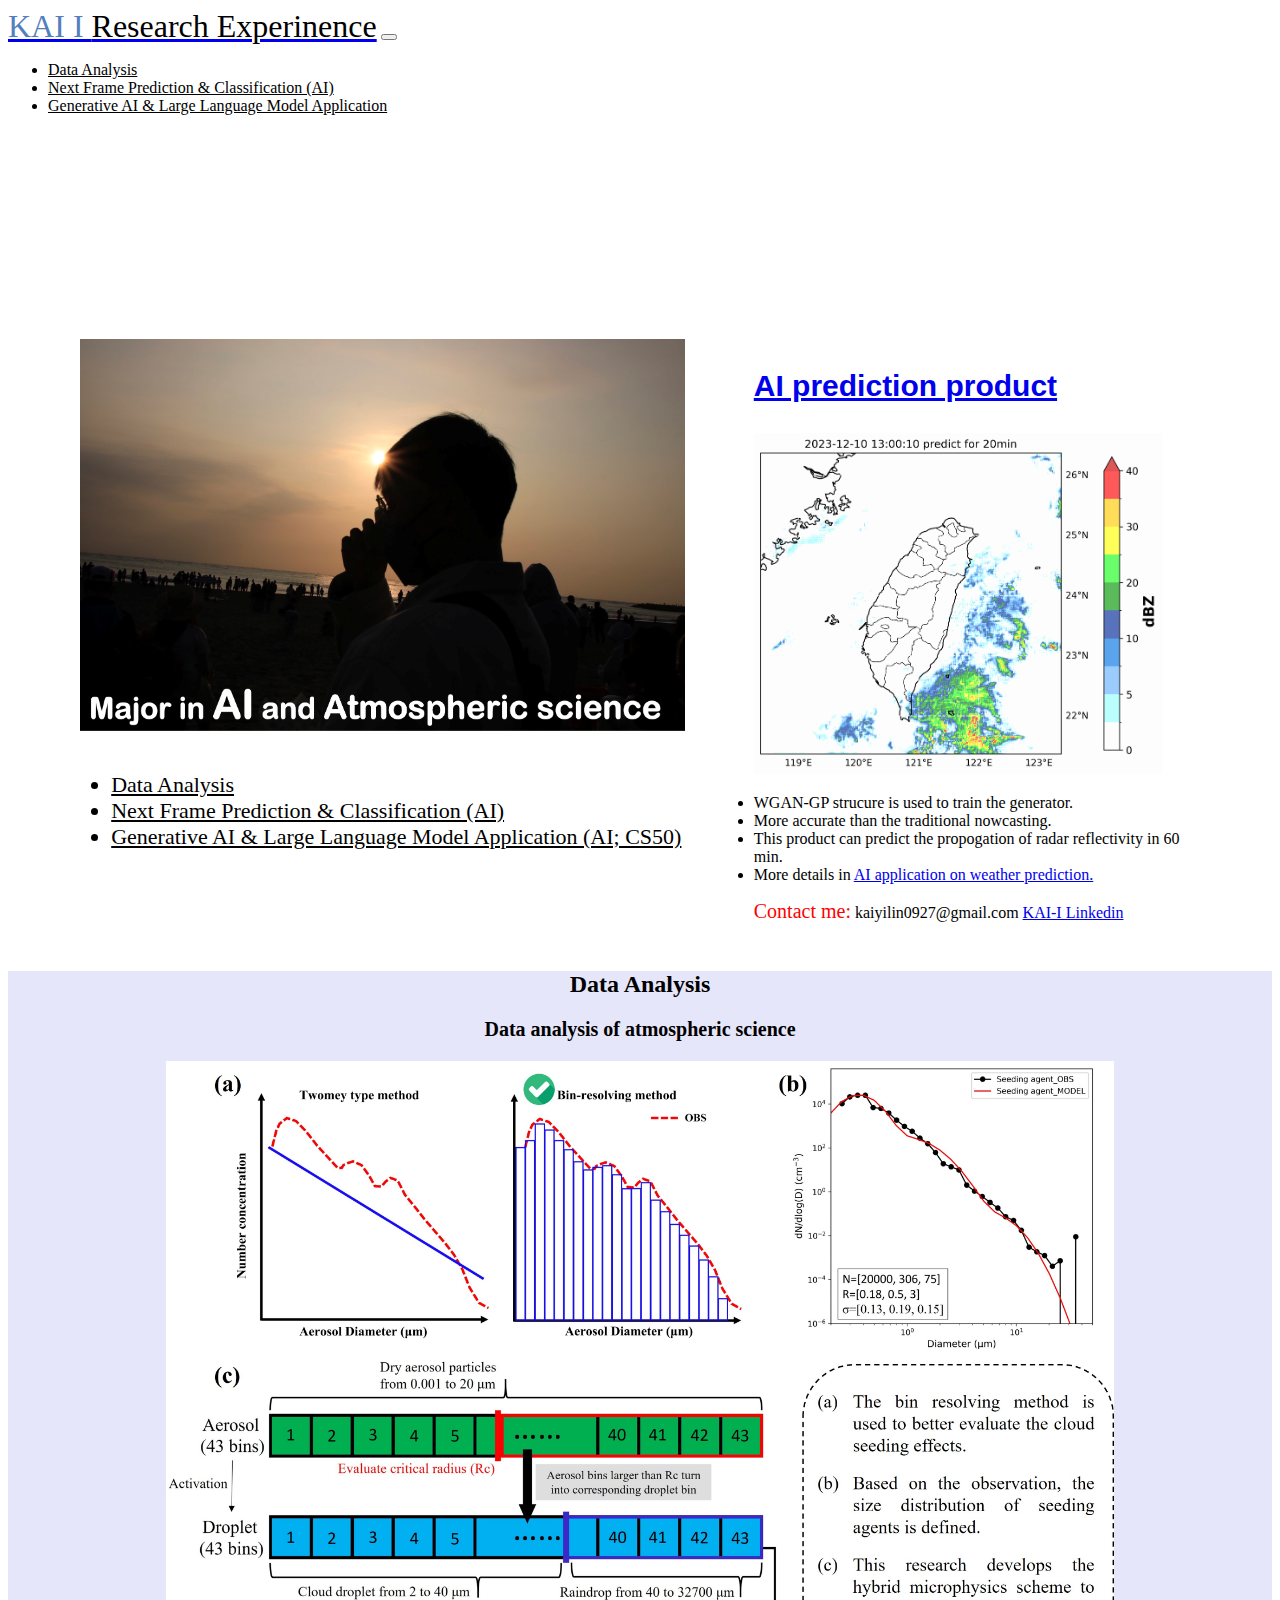
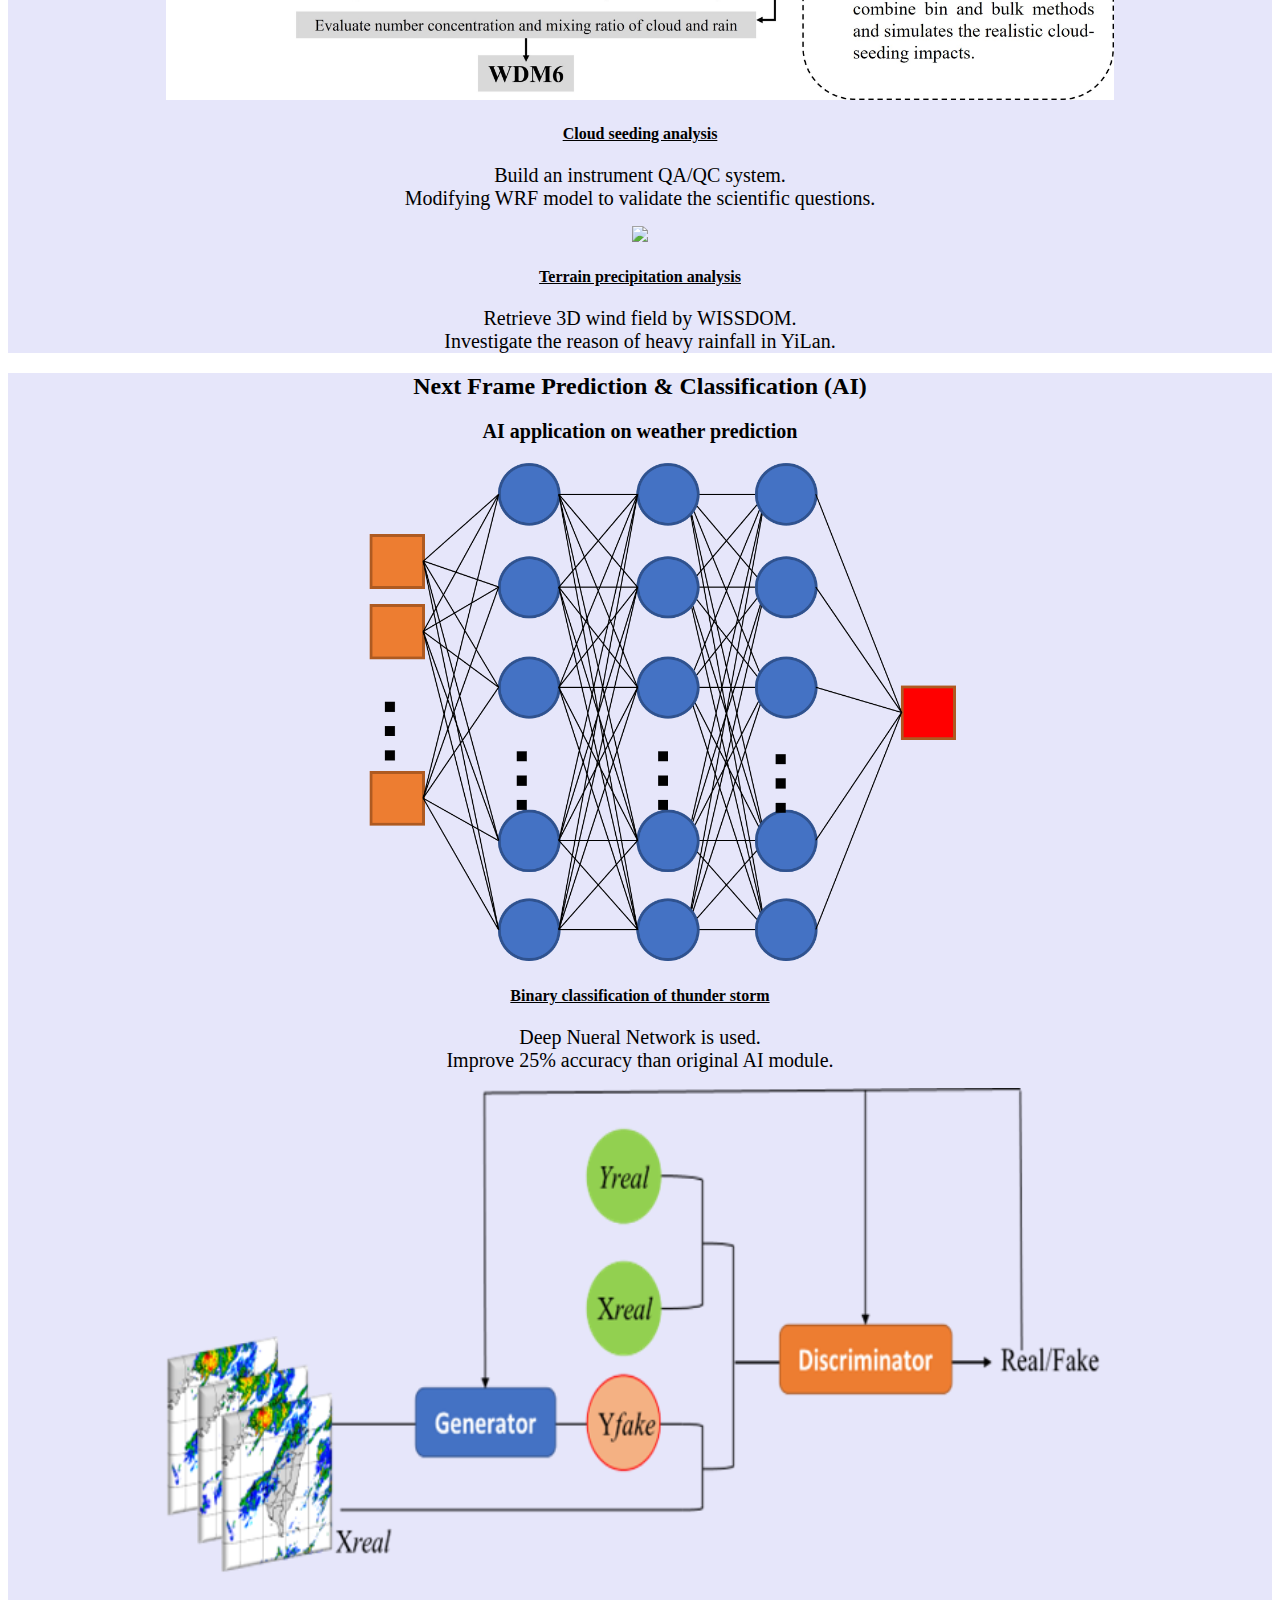
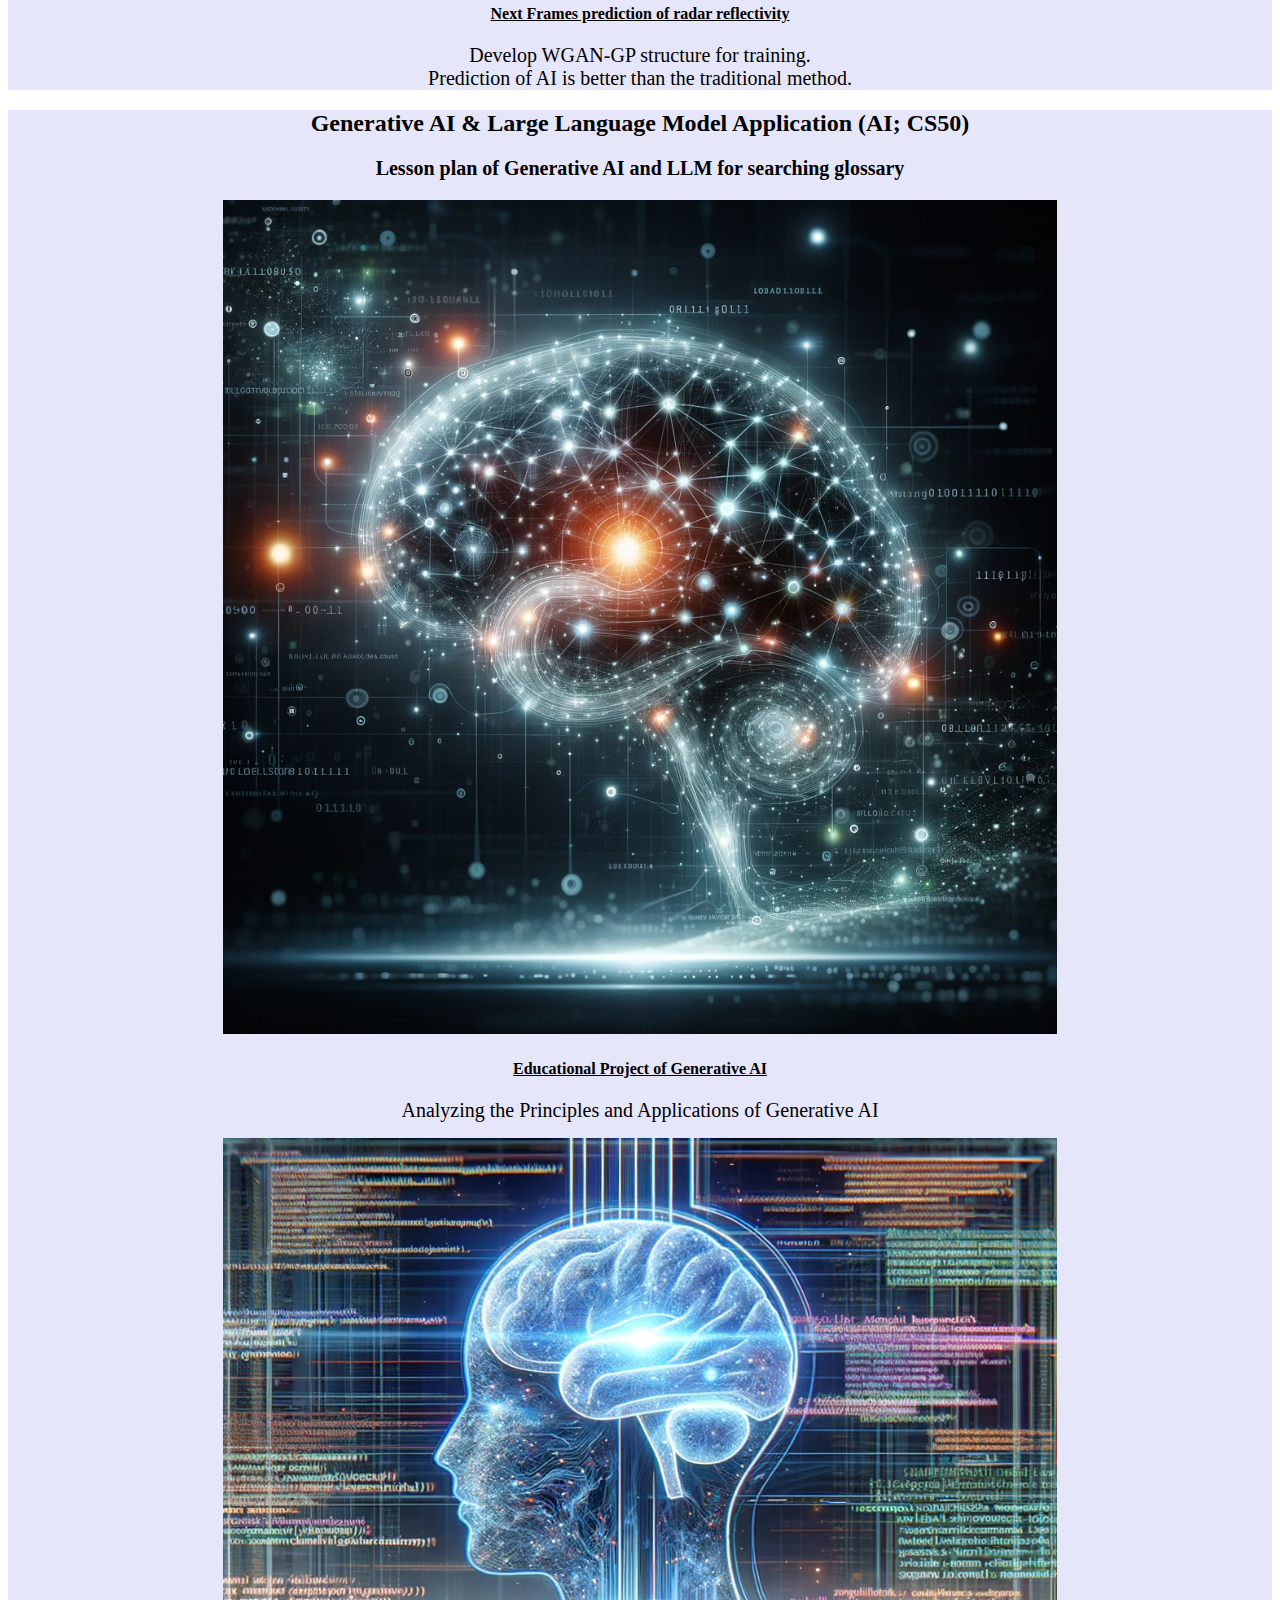
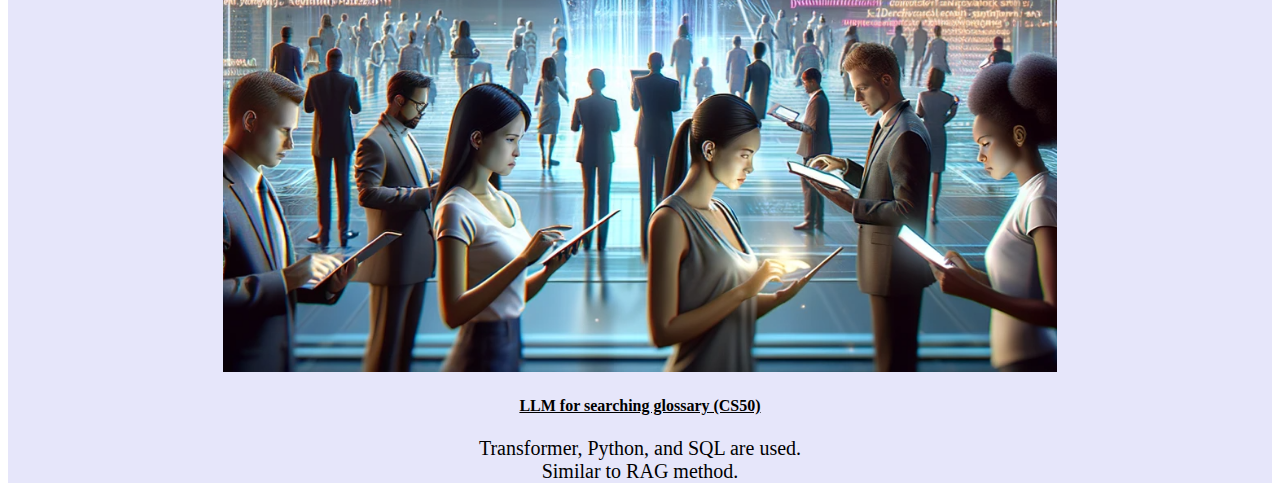
==== commit 911dcf12: "Update AI.gif Sun Dec 10 13:05:55 CST 2023" ====
--- a/index.html
+++ b/index.html
@@ -43,6 +43,8 @@
         <main>
             <div class="KAI">
                 <h1>&emsp;</h1>
+		<h1>&emsp;</h1>
+		<h1>&emsp;</h1>
                 <!--<h1>This is <span id="name">KAI-I</span> research experience</h1>-->
                 <div class="Research_Content">
                     <img src="static/web_background.png" alt="image" width=90%>
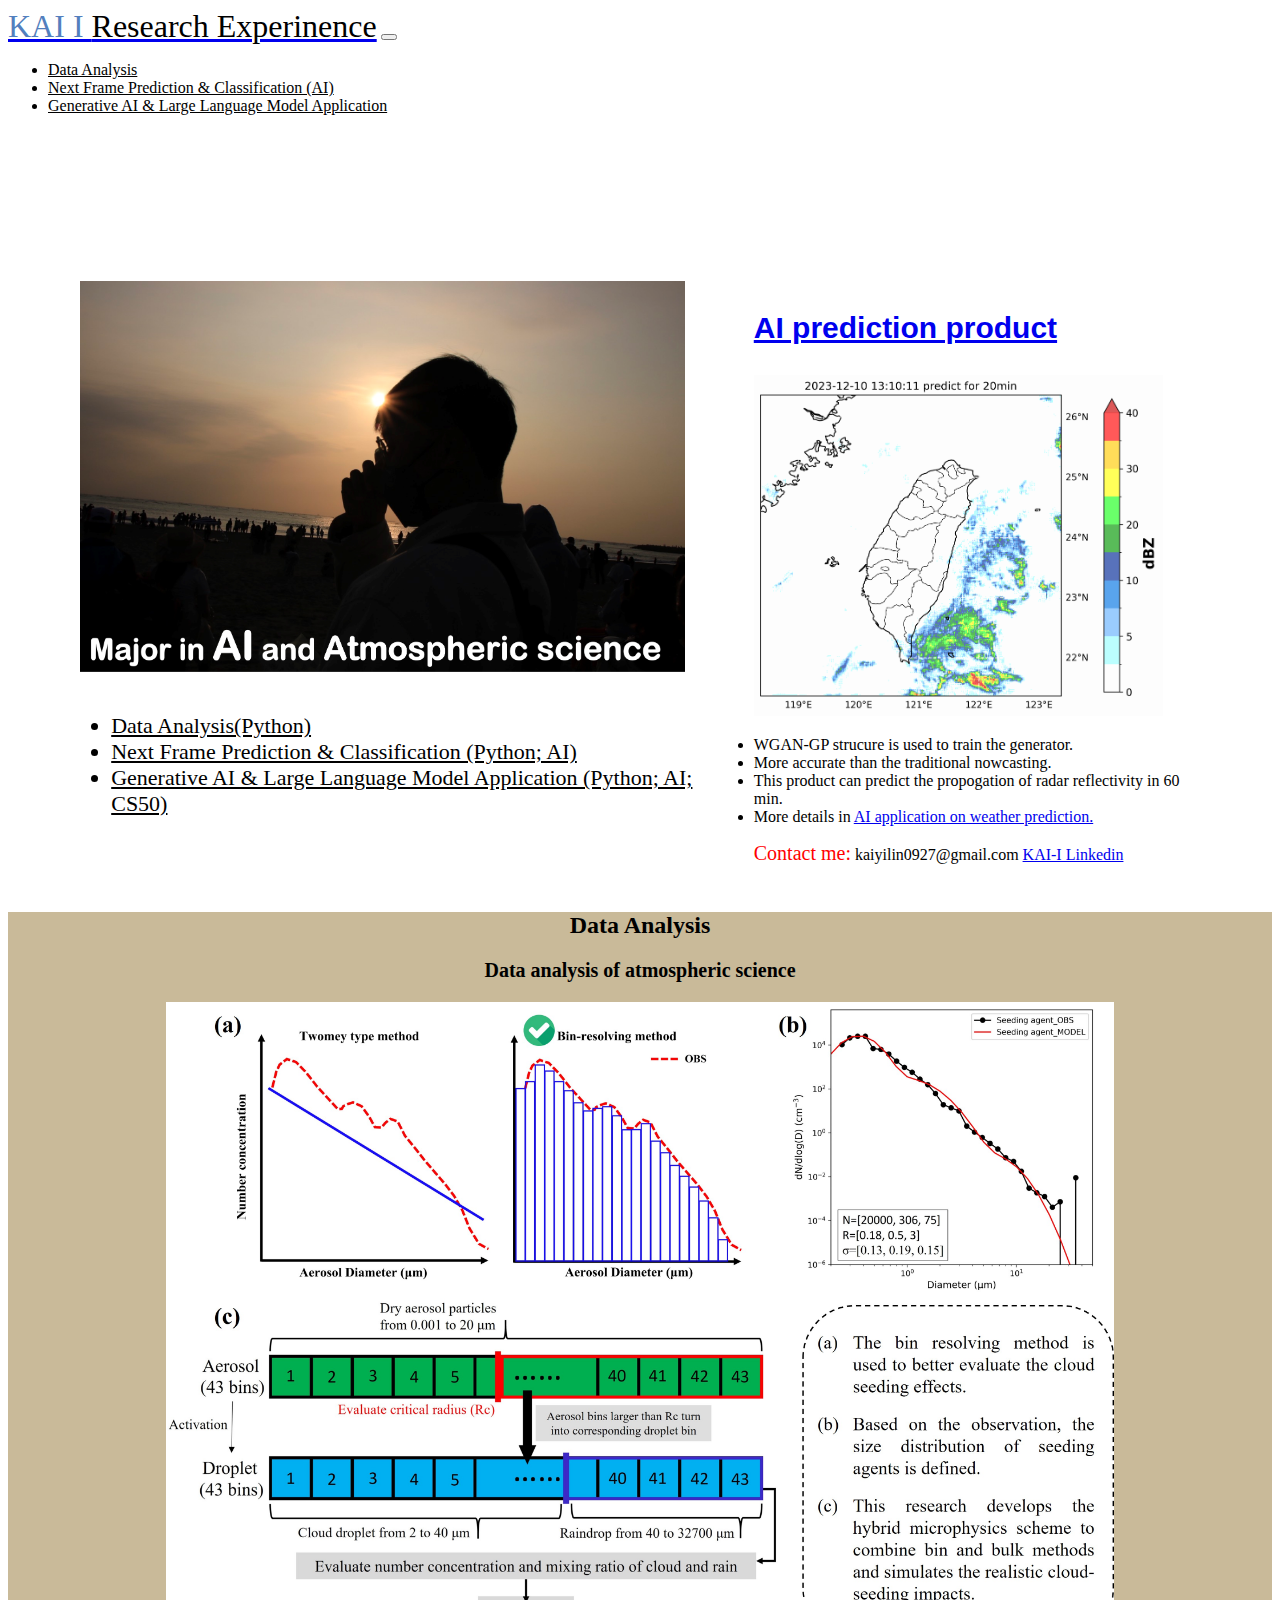
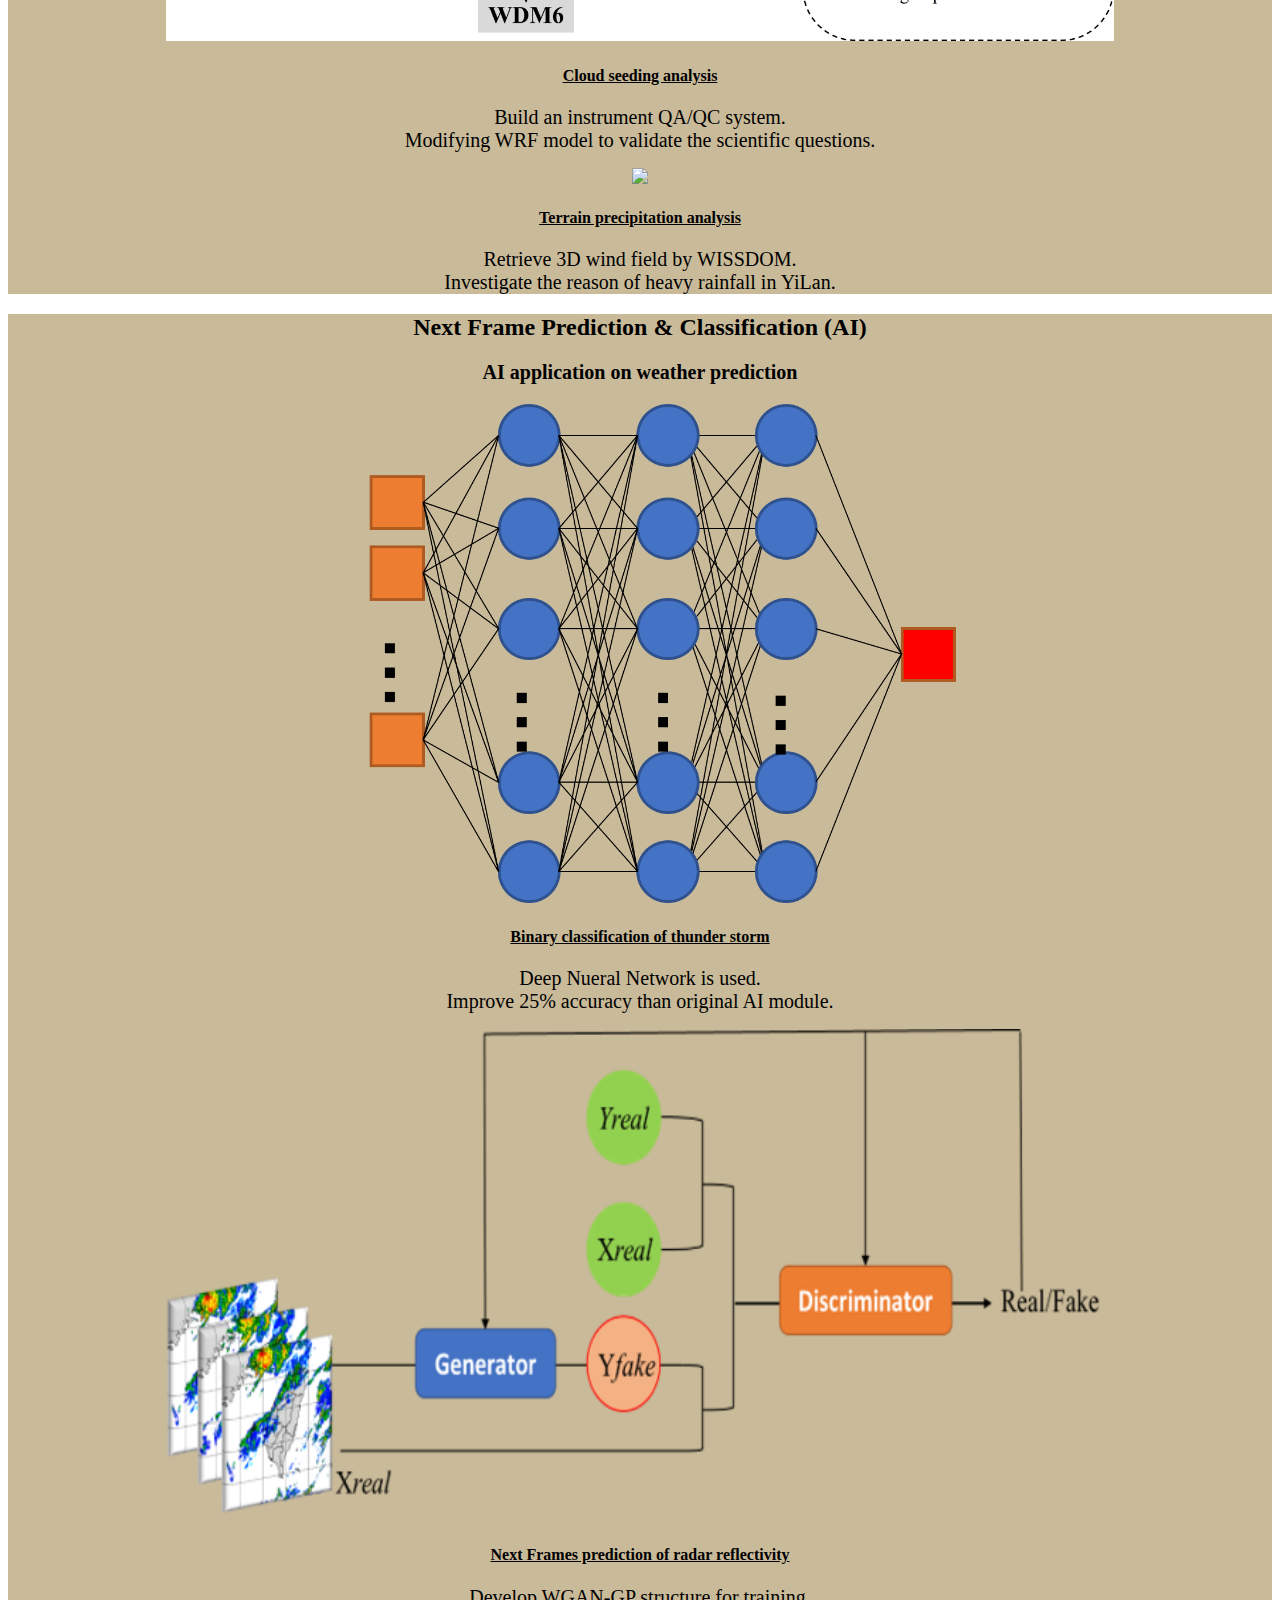
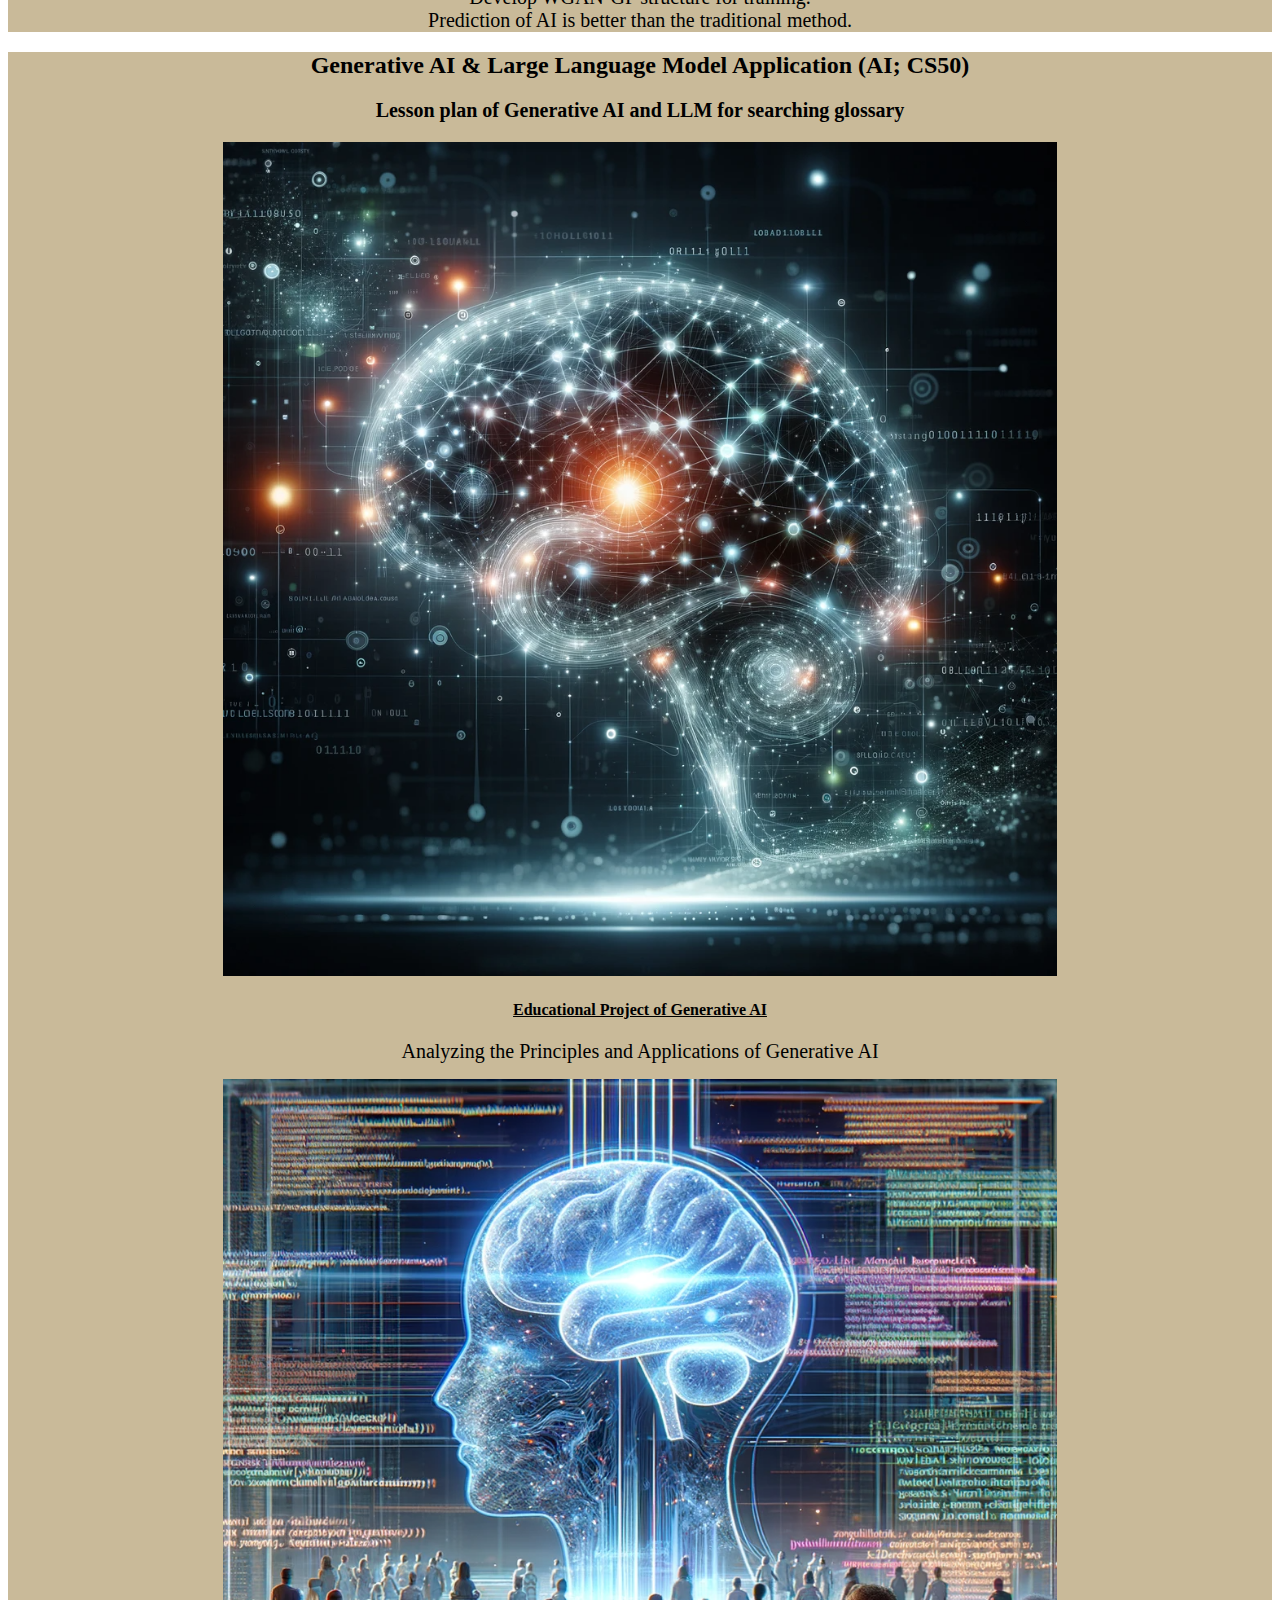
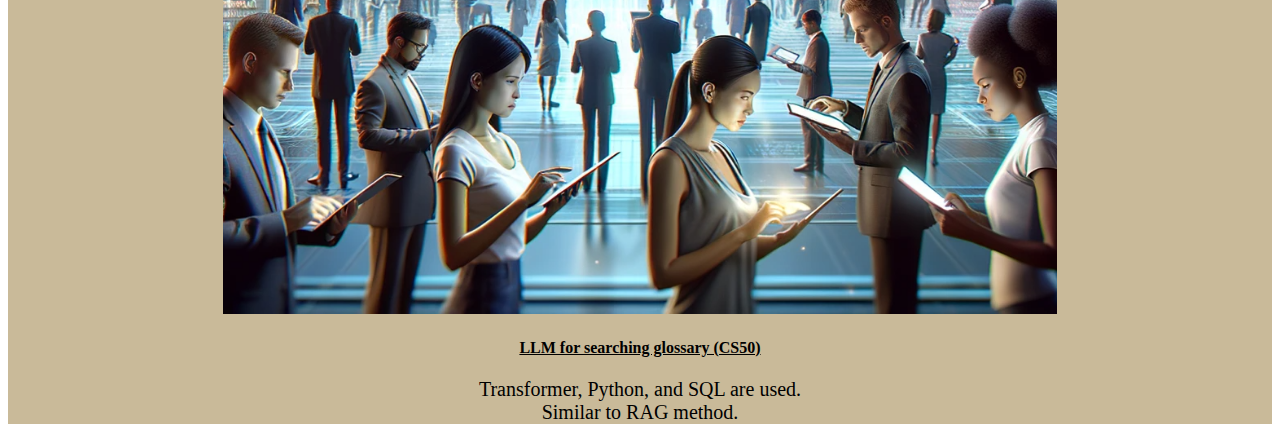
==== commit 98d10180: "Update AI.gif Sun Dec 10 13:20:12 CST 2023" ====
--- a/index.html
+++ b/index.html
@@ -44,24 +44,23 @@
             <div class="KAI">
                 <h1>&emsp;</h1>
 		<h1>&emsp;</h1>
-		<h1>&emsp;</h1>
                 <!--<h1>This is <span id="name">KAI-I</span> research experience</h1>-->
                 <div class="Research_Content">
                     <img src="static/web_background.png" alt="image" width=90%>
                     <ul>
                         <li class="topic">
                             <a class="nav-link" href="#part1">
-                                Data Analysis
+                                Data Analysis(Python)
                             </a>
                         </li>
                         <li class="topic">
                             <a class="nav-link" href="#part2">
-                               Next Frame Prediction & Classification (AI)
+                               Next Frame Prediction & Classification (Python; AI)
                             </a>
                         </li>
                         <li class="topic">
                             <a class="nav-link" href="#part3">
-                                Generative AI & Large Language Model Application (AI; CS50)
+                                Generative AI & Large Language Model Application (Python; AI; CS50)
                             </a>
                         </li>
                     </ul>
--- a/static/styles.css
+++ b/static/styles.css
@@ -1,7 +1,7 @@
 /* Size for brand */
 .page {
     text-align: center;
-    background-color: #E6E6FA;
+    background-color: #C9BA99;
 }
 
 .text-muted {
@@ -111,4 +111,4 @@
 #figure {
     font-size: 22px;
     color: #5967ff;
-}+}
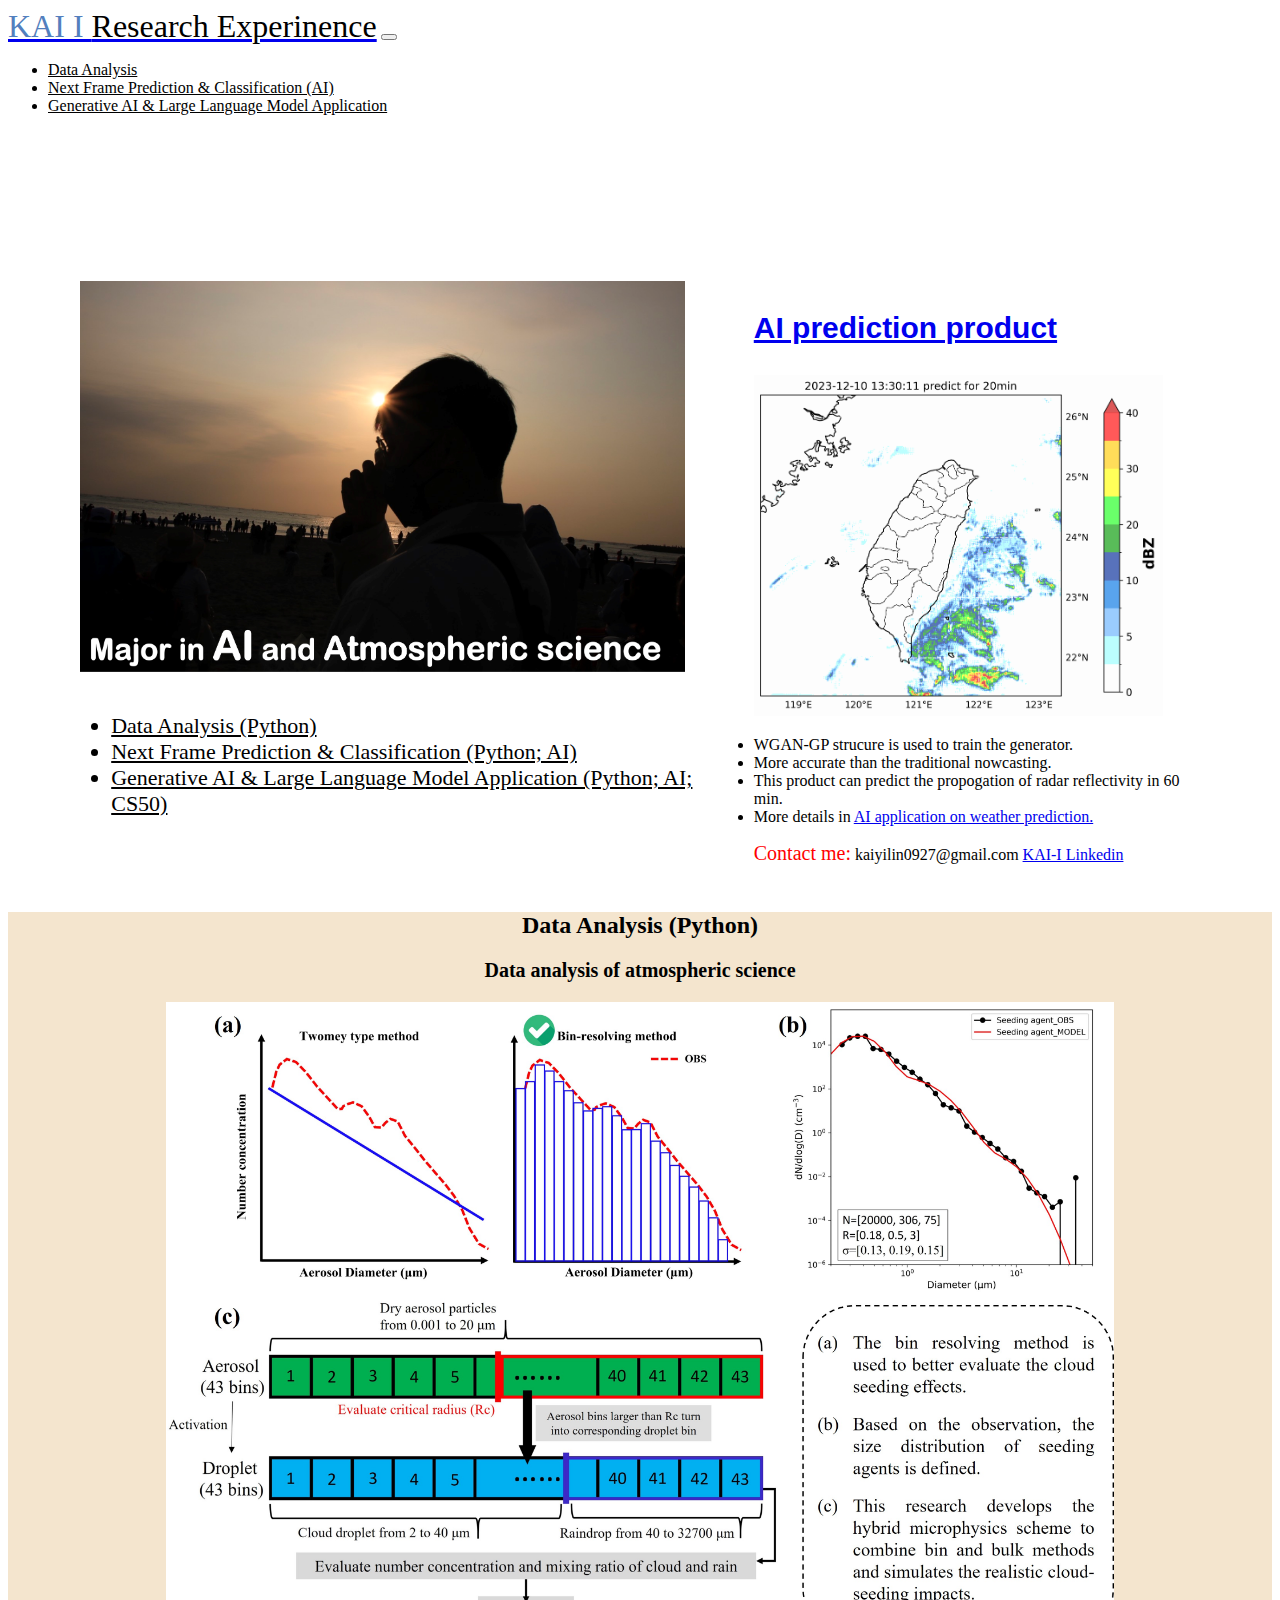
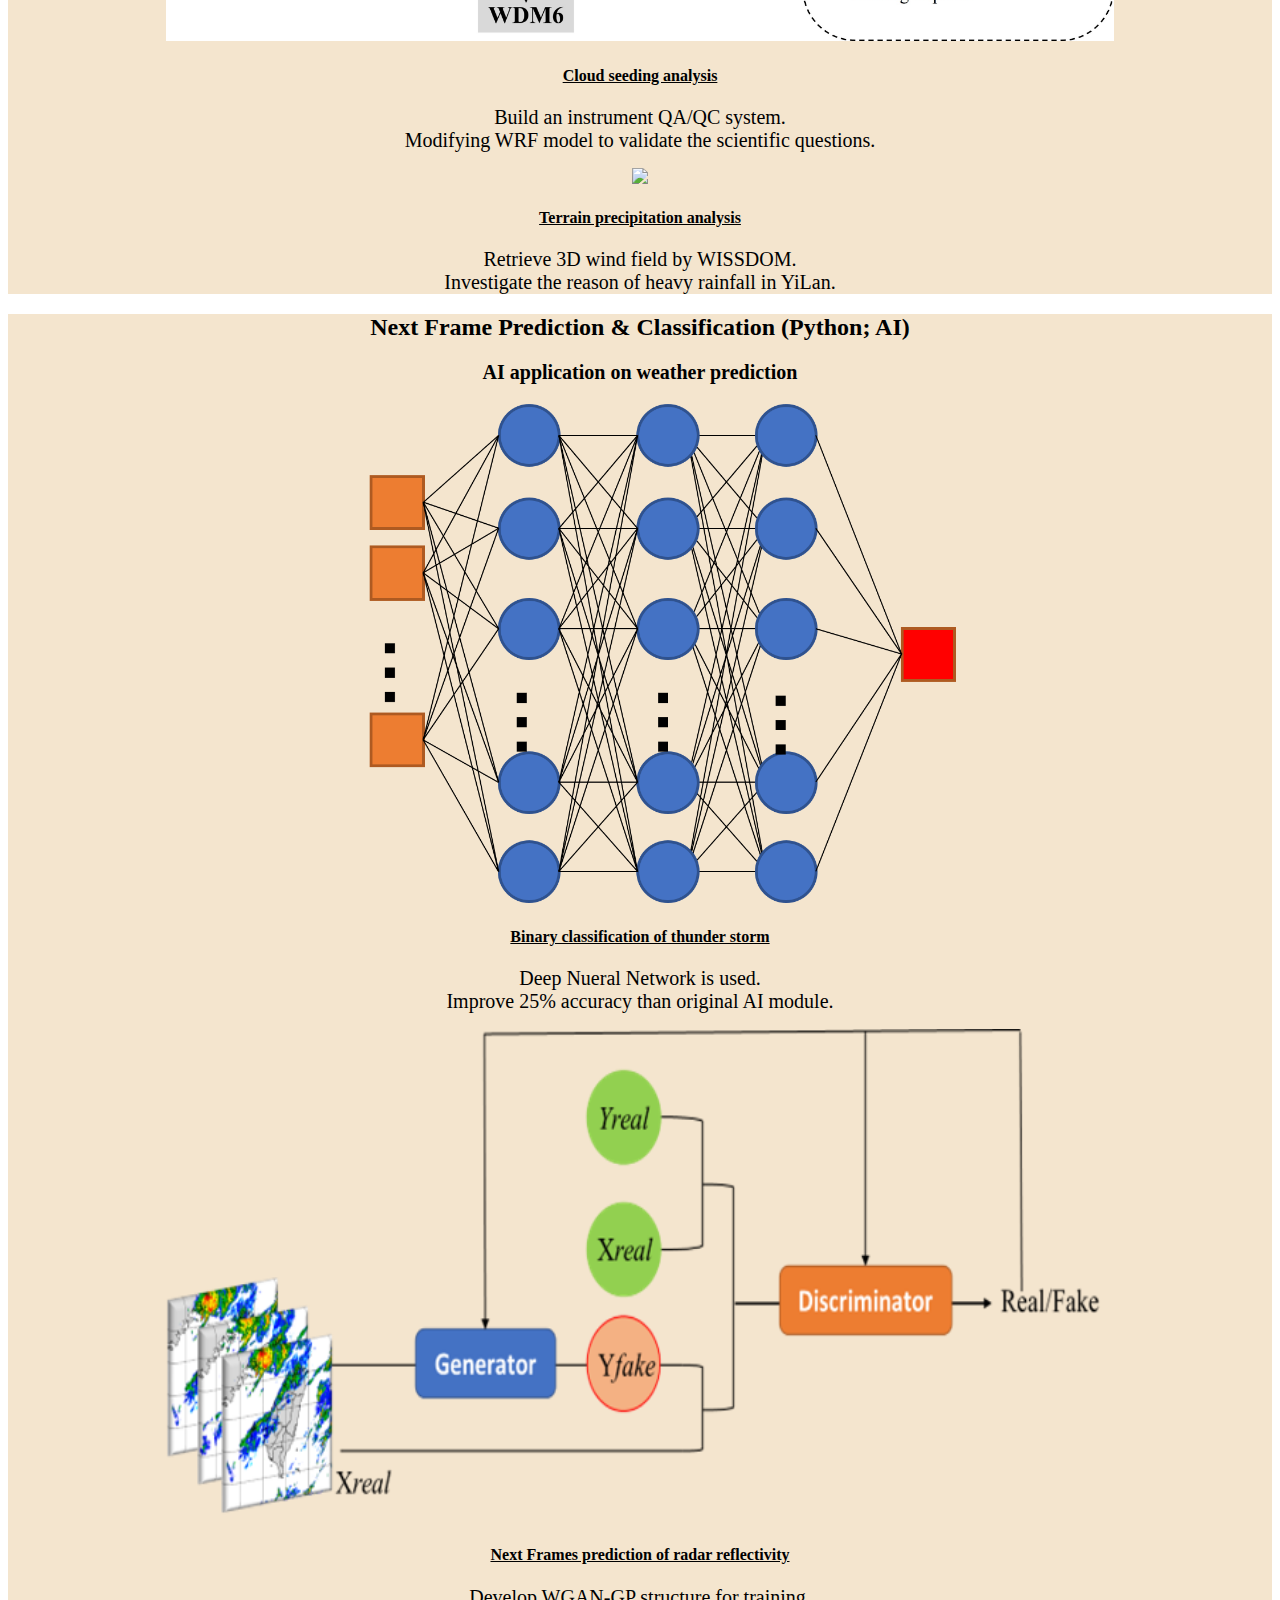
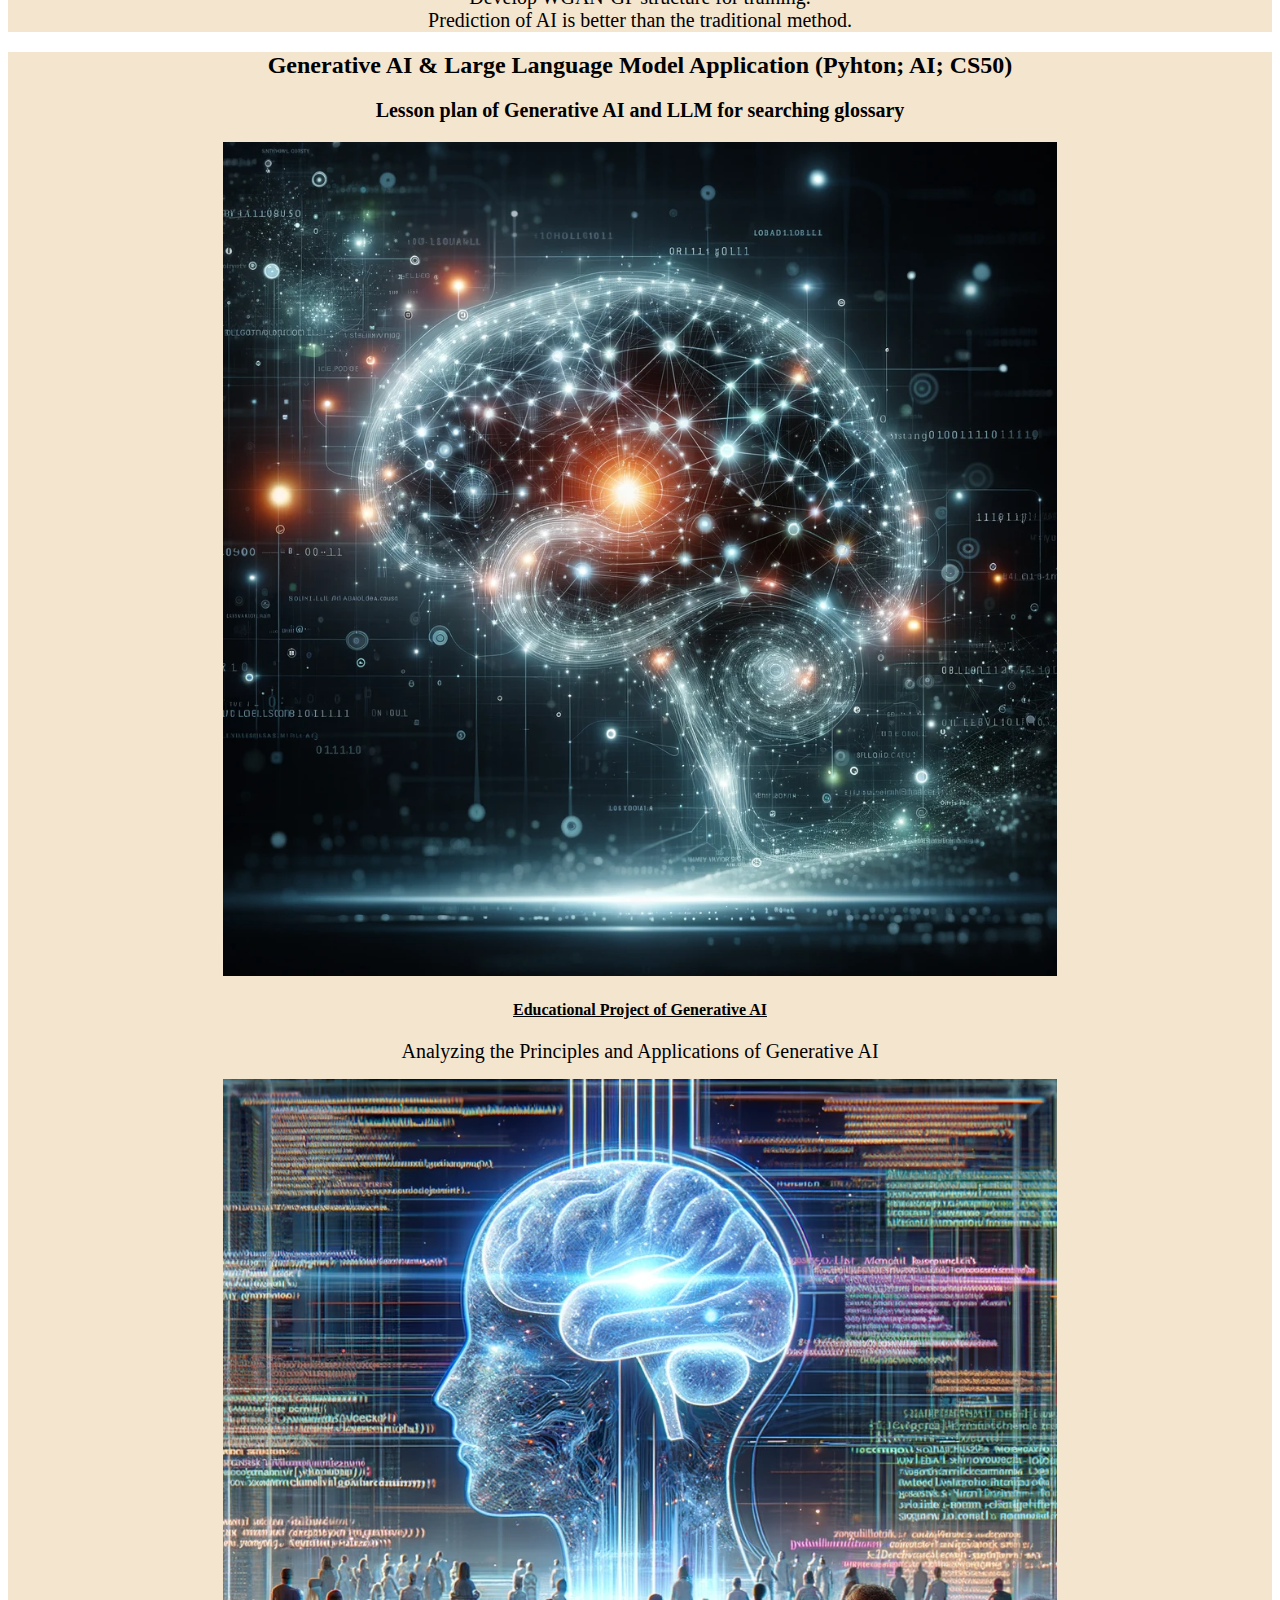
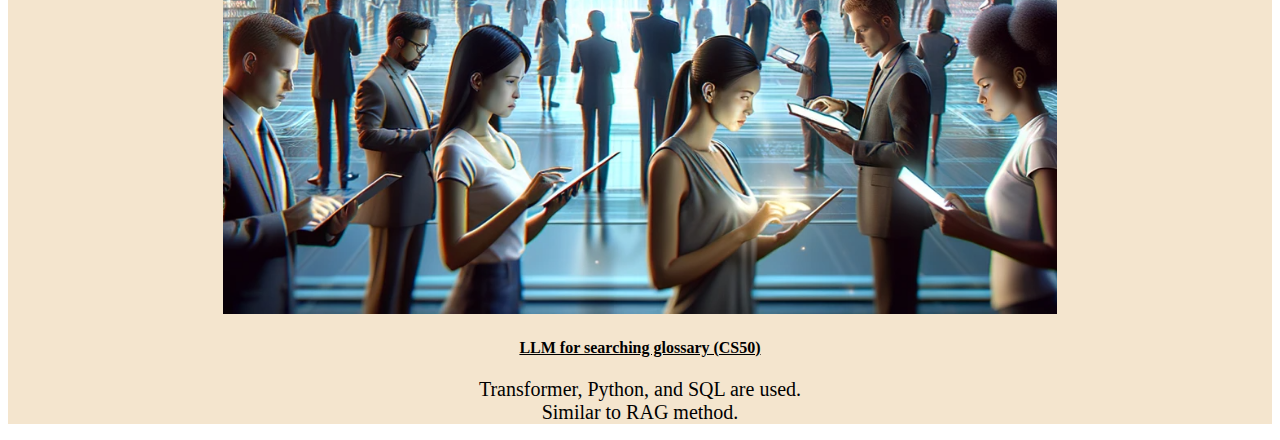
==== commit 886ffe9f: "Update AI.gif Sun Dec 10 13:30:48 CST 2023" ====
--- a/index.html
+++ b/index.html
@@ -50,7 +50,7 @@
                     <ul>
                         <li class="topic">
                             <a class="nav-link" href="#part1">
-                                Data Analysis(Python)
+                                Data Analysis (Python)
                             </a>
                         </li>
                         <li class="topic">
@@ -80,7 +80,7 @@
 
             <section class="page" id="part1">
                 <p></p>
-                <h2 class="section-heading text-uppercase">Data Analysis</h2>
+                <h2 class="section-heading text-uppercase">Data Analysis (Python)</h2>
                 <h3 class="section-subheading text-muted" style="font-style: normal;">Data analysis of atmospheric science</h3>
                 <p></p>
                 <p></p>
@@ -118,7 +118,7 @@
 
             <section class="page" id="part2">
                 <p></p>
-                <h2 class="section-heading text-uppercase">Next Frame Prediction & Classification (AI)</h2>
+                <h2 class="section-heading text-uppercase">Next Frame Prediction & Classification (Python; AI)</h2>
                 <h3 class="section-subheading text-muted" style="font-style: normal;">AI application on weather prediction</h3>
                 <p></p>
                 <p></p>
@@ -156,7 +156,7 @@
 
             <section class="page" id="part3">
                 <p></p>
-                <h2 class="section-heading text-uppercase">Generative AI & Large Language Model Application (AI; CS50)</h2>
+                <h2 class="section-heading text-uppercase">Generative AI & Large Language Model Application (Pyhton; AI; CS50)</h2>
                 <h3 class="section-subheading text-muted" style="font-style: normal;">Lesson plan of Generative AI and LLM for searching glossary </h3>
                 <p></p>
                 <p></p>
--- a/static/styles.css
+++ b/static/styles.css
@@ -1,7 +1,7 @@
 /* Size for brand */
 .page {
     text-align: center;
-    background-color: #C9BA99;
+    background-color: #F4E5CE;
 }
 
 .text-muted {
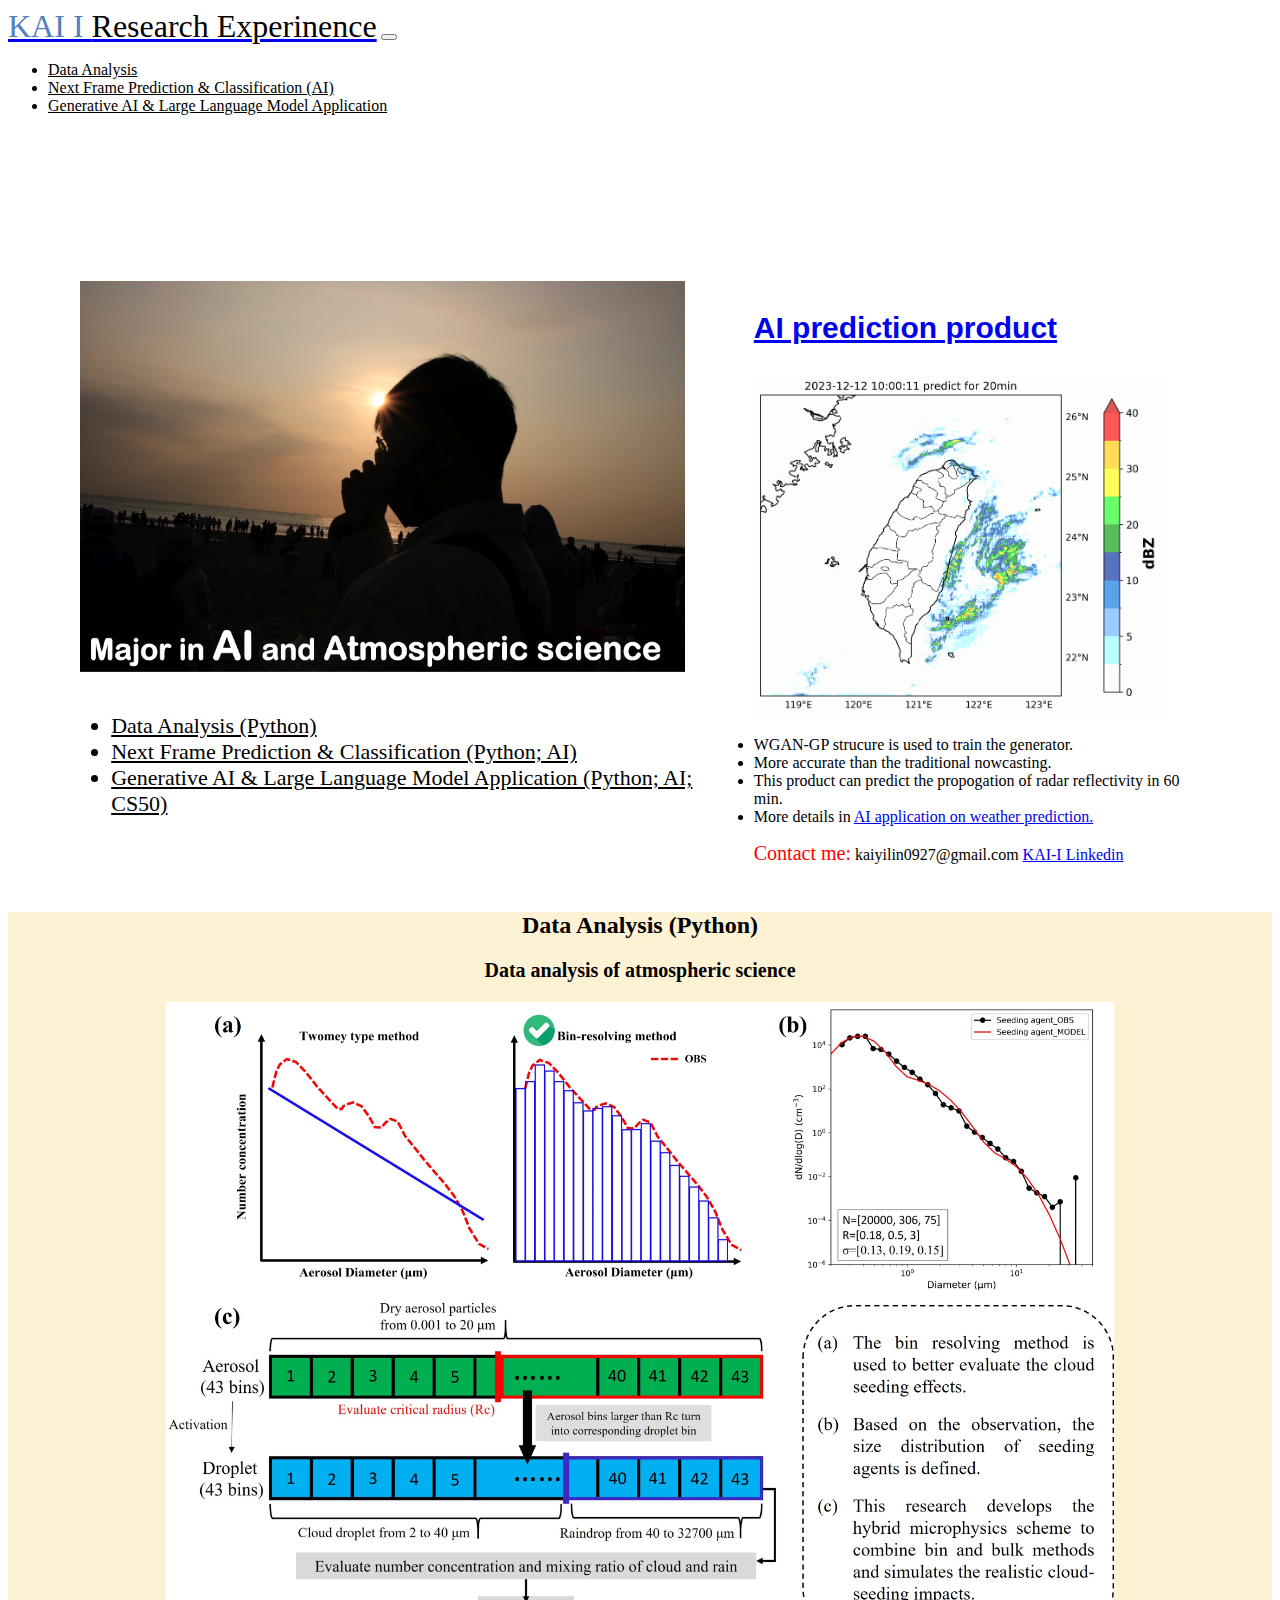
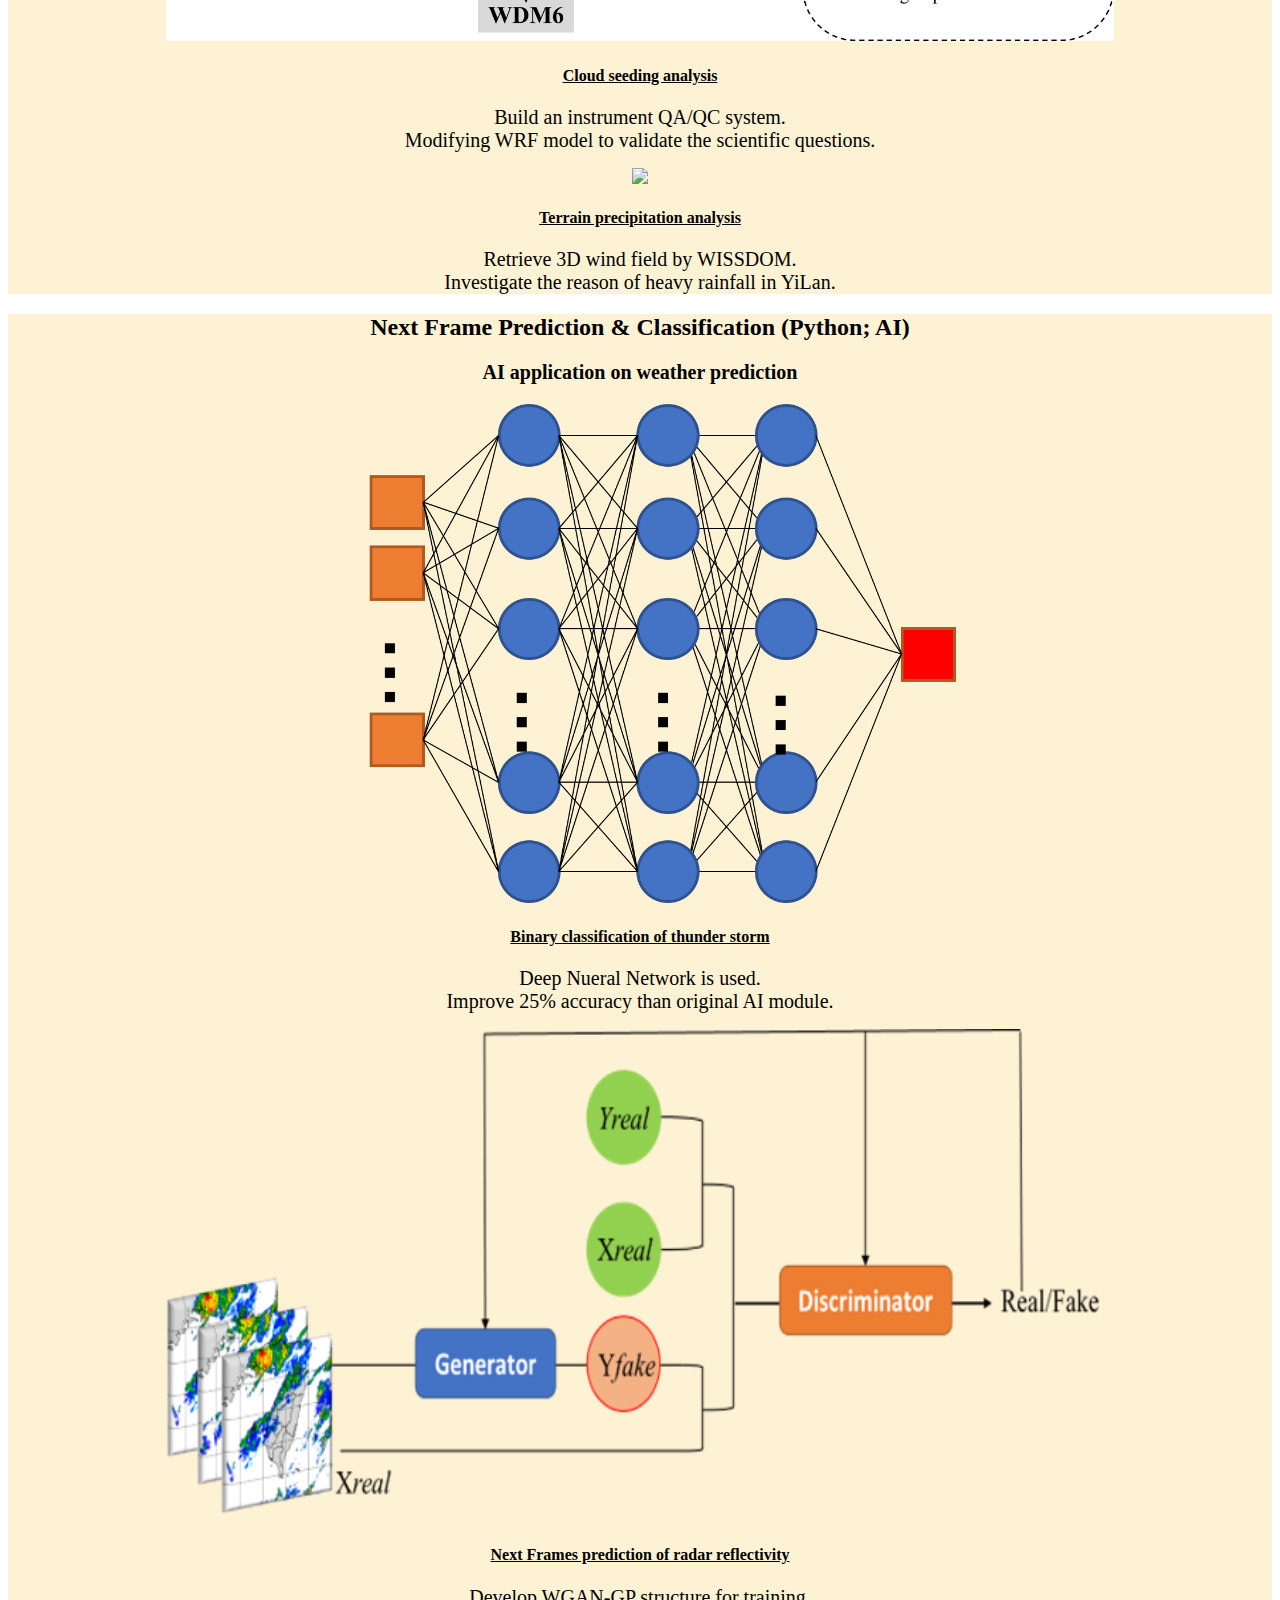
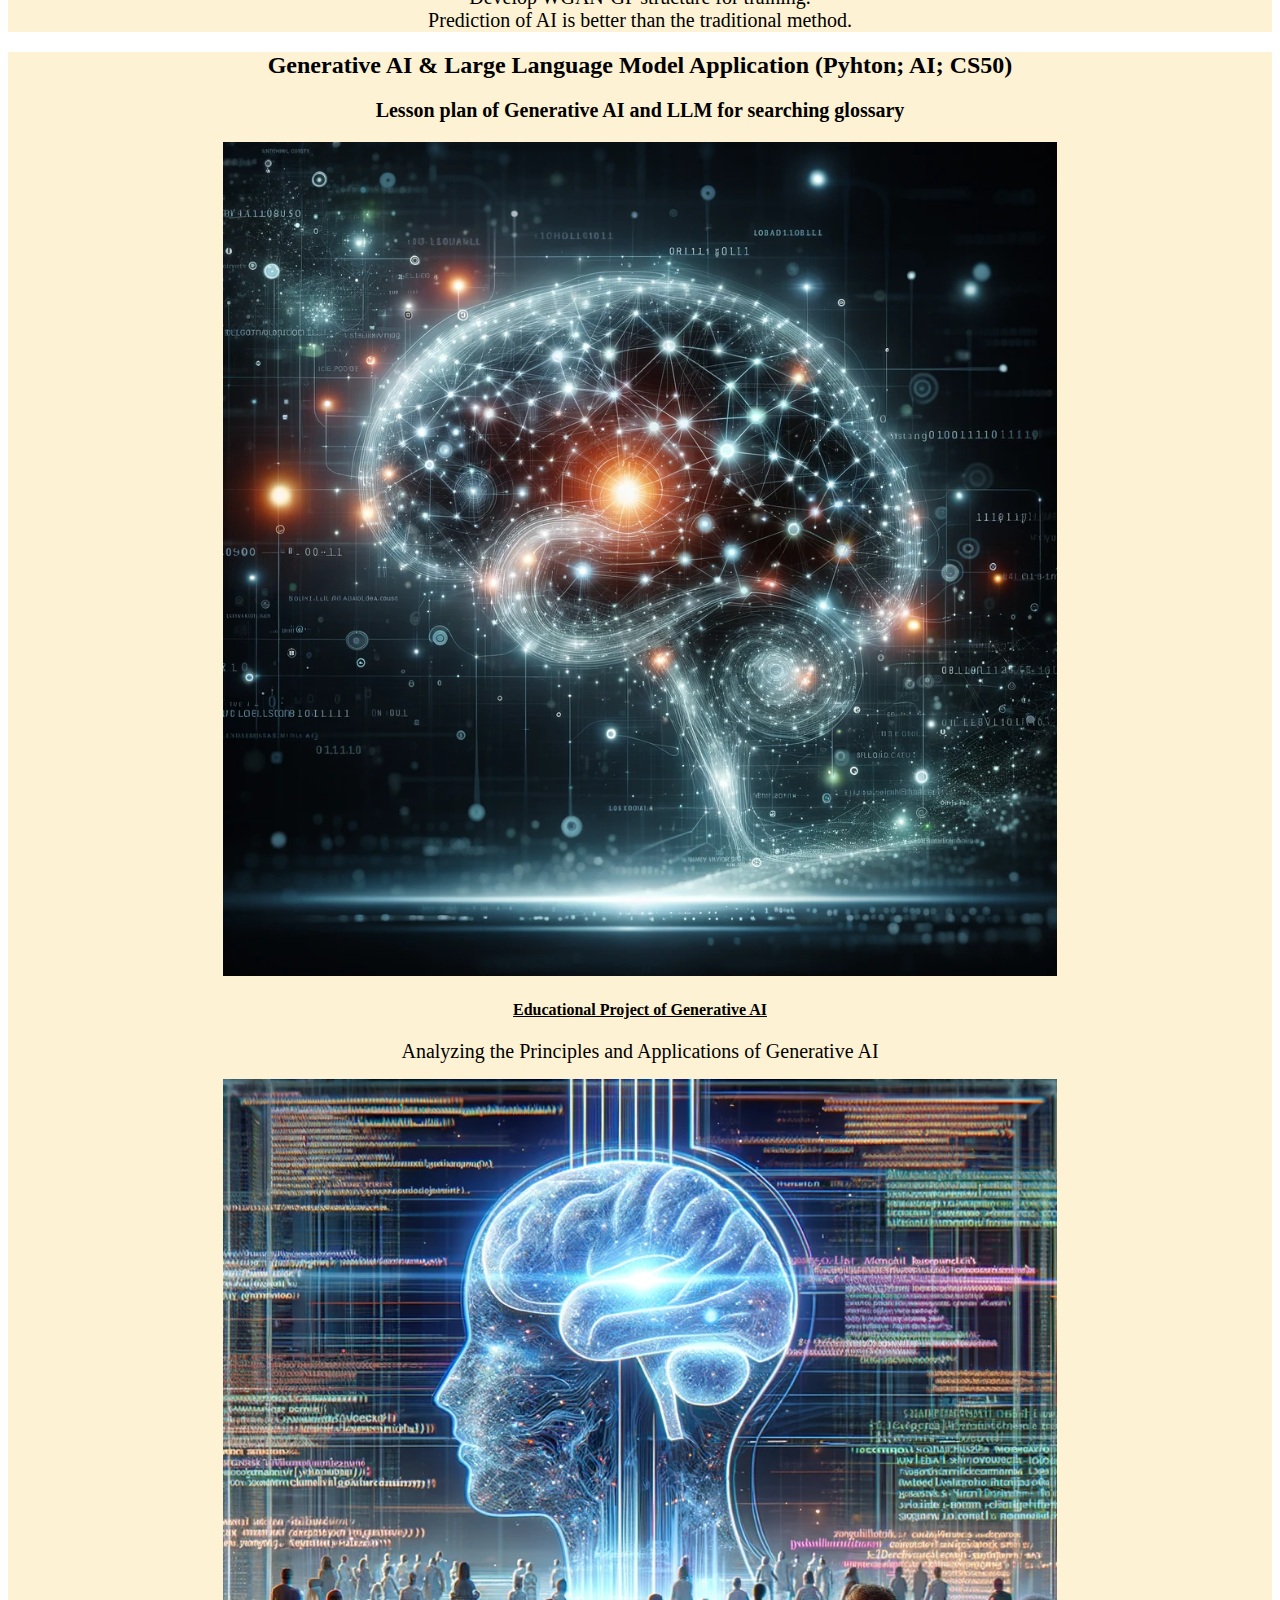
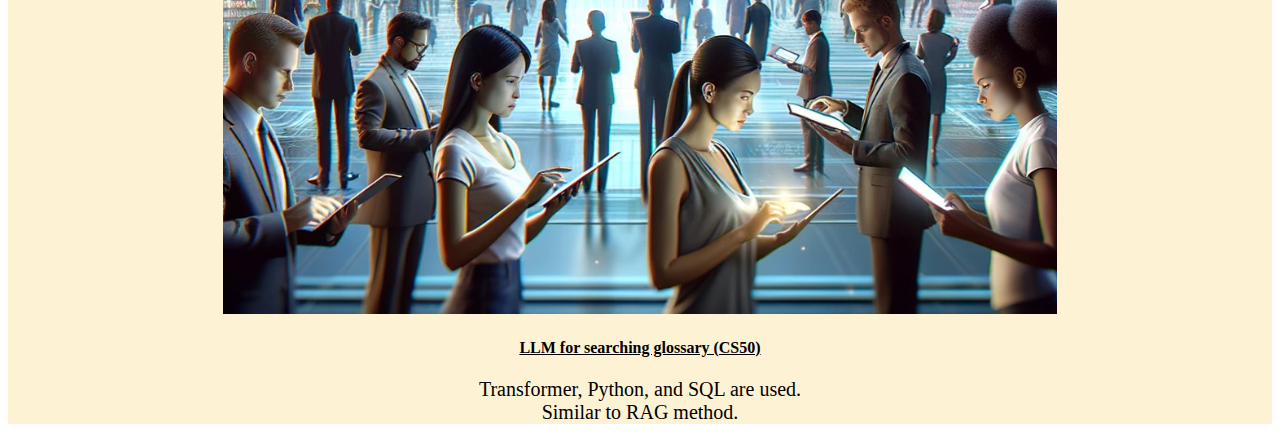
==== commit 1f89d7b3: "Update AI.gif Tue Dec 12 10:08:20 CST 2023" ====
--- a/index.html
+++ b/index.html
@@ -67,7 +67,7 @@
                 </div>
         
                 <div class="product">
-                    <h3 class="about_product"><a href="#part2">AI prediction product</a></h3>
+                    <h3 class="about_product"><a href="https://radar.atm.ncu.edu.tw/kai/">AI prediction product</a></h3>
                     <img src="static/Prediction.gif" alt="image" width=90%>
                     <p></p>
                     <li calss="product_text"> WGAN-GP strucure is used to train the generator.</li>
--- a/static/styles.css
+++ b/static/styles.css
@@ -1,7 +1,7 @@
 /* Size for brand */
 .page {
     text-align: center;
-    background-color: #F4E5CE;
+    background-color: #FCEBBCa3;
 }
 
 .text-muted {
